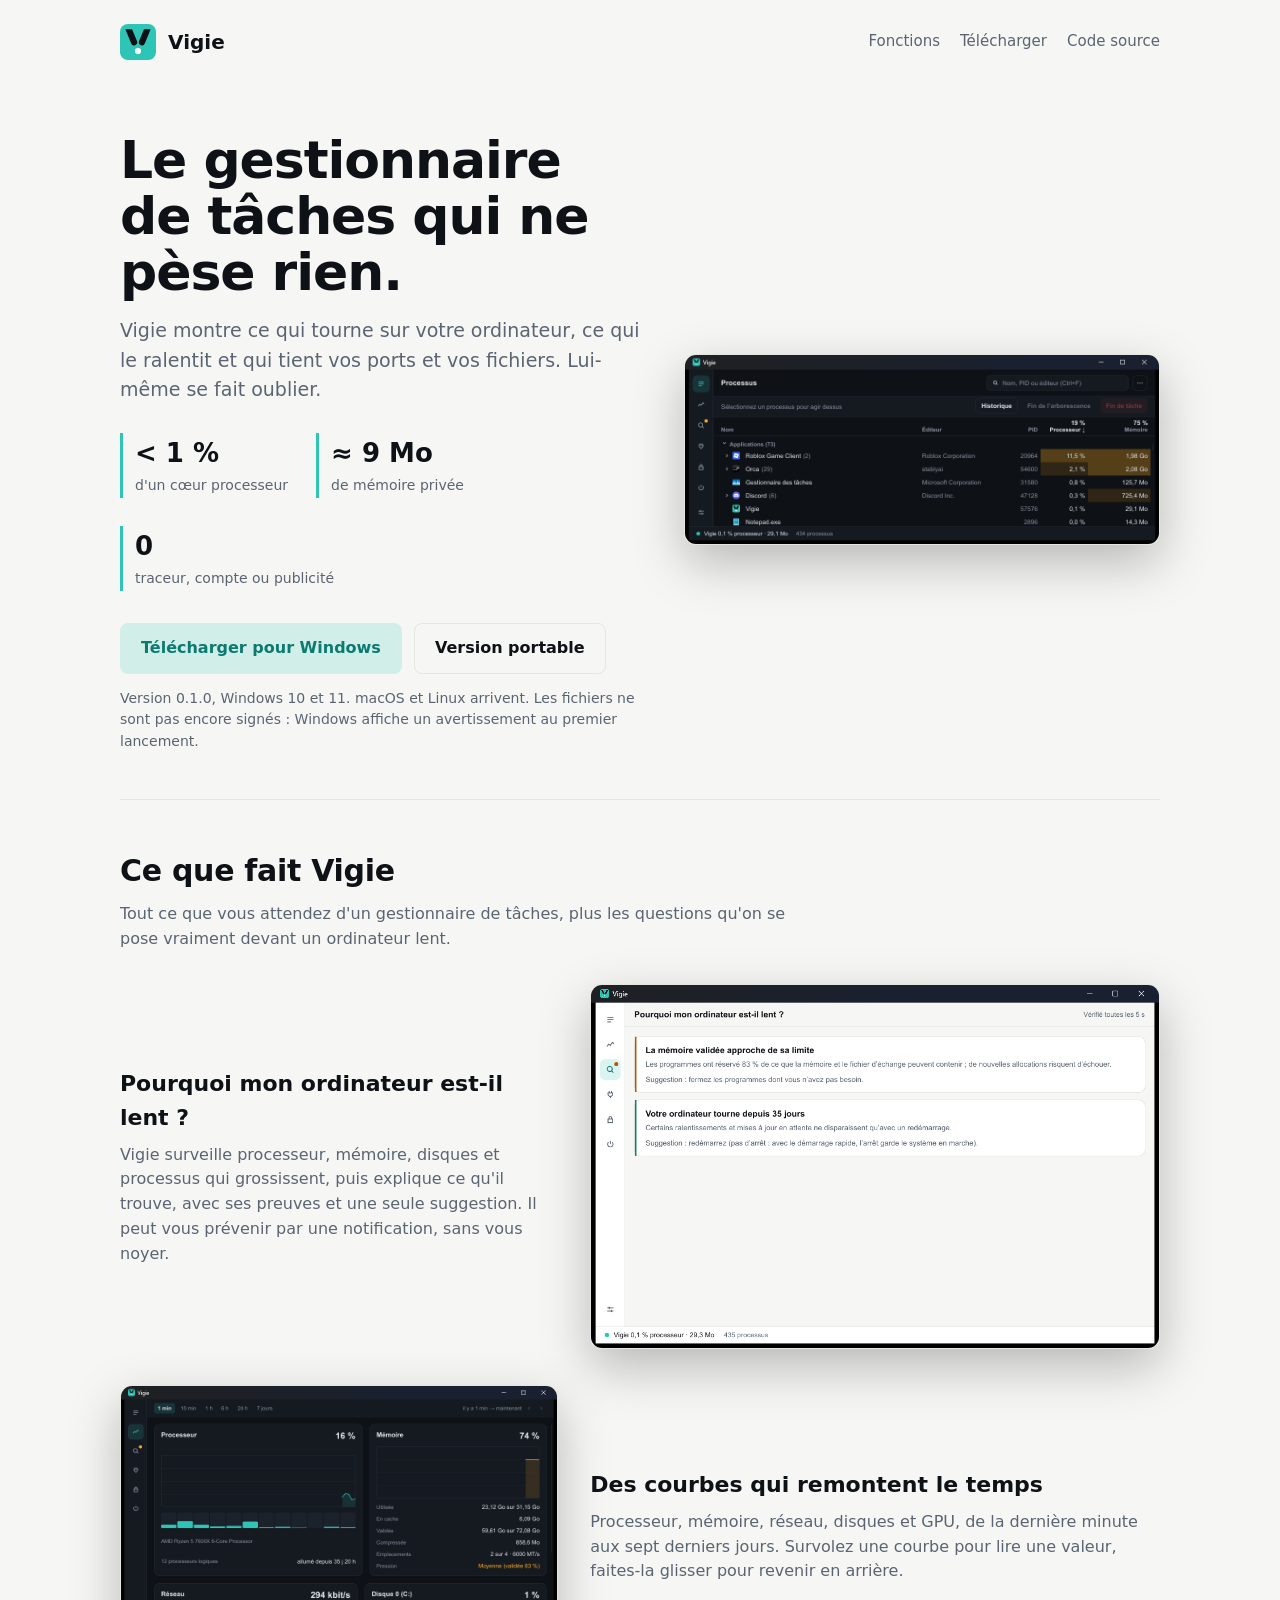
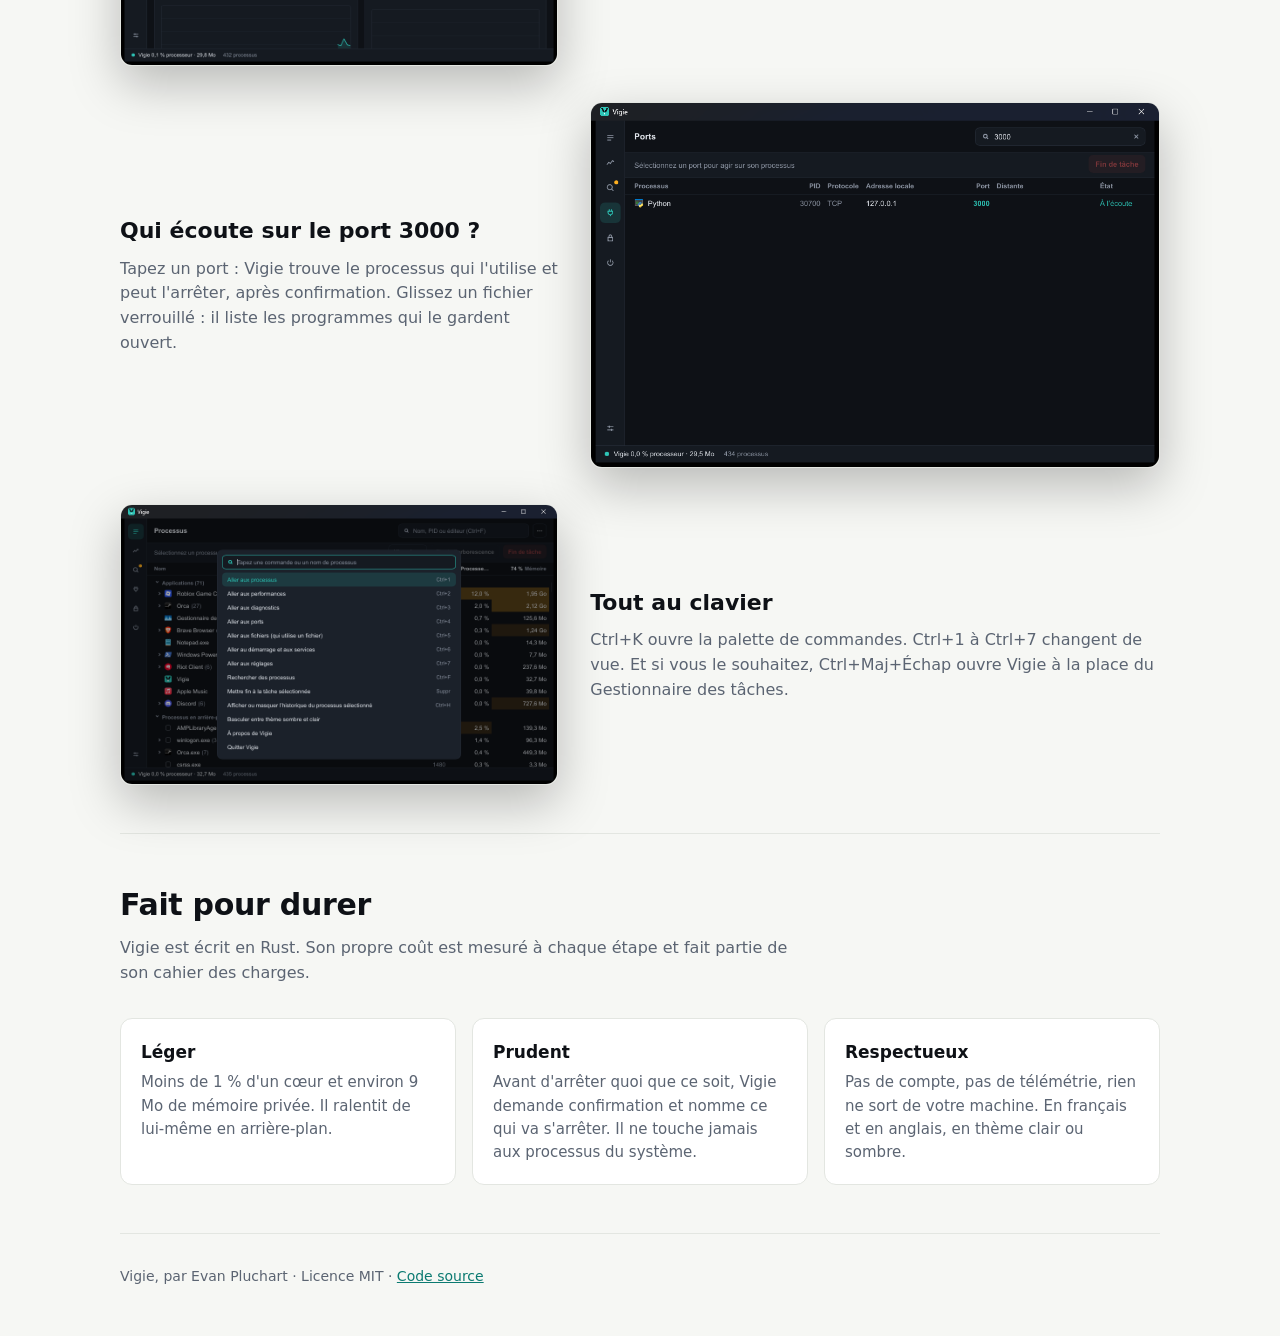
==== site/index.html @ 33a932d3 "feat: release workflow (Windows installer, macOS dmg, Linux AppImage), Linux desktop entry and AppSt" ====
<!doctype html>
<html lang="fr">
<head>
  <meta charset="utf-8">
  <meta name="viewport" content="width=device-width, initial-scale=1">
  <title>Vigie — le gestionnaire de tâches qui ne pèse rien</title>
  <meta name="description" content="Vigie montre ce qui tourne sur votre ordinateur et ce qui le ralentit, en consommant moins de 1 % d'un cœur et une dizaine de mégaoctets. Pour Windows, avec macOS et Linux en route.">
  <link rel="icon" href="img/favicon.png">
  <!-- Static page: no tracking, no external script or font (decision 0009). -->
  <style>
    :root {
      --background: #F6F7F4; --surface: #FFFFFF; --border: #E3E6E1; --text: #0E1116;
      --muted: #5B6472; --accent: #0B7A71; --tint: rgba(46, 196, 182, 0.18); --lagoon: #2EC4B6;
    }
    @media (prefers-color-scheme: dark) {
      :root {
        --background: #0E1116; --surface: #151A21; --border: #252C37; --text: #E6EAF0;
        --muted: #8B93A1; --accent: #2EC4B6; --tint: rgba(46, 196, 182, 0.16);
      }
    }
    * { box-sizing: border-box; }
    body {
      margin: 0; background: var(--background); color: var(--text);
      font: 16px/1.55 "Segoe UI", system-ui, -apple-system, "Helvetica Neue", Arial, sans-serif;
    }
    a { color: var(--accent); }
    .wrap { max-width: 1080px; margin: 0 auto; padding: 0 20px; }
    header { padding: 24px 0; display: flex; align-items: center; gap: 12px; }
    header img { width: 36px; height: 36px; }
    header .name { font-weight: 700; font-size: 20px; }
    header nav { margin-left: auto; display: flex; gap: 20px; font-size: 15px; }
    header nav a { color: var(--muted); text-decoration: none; }
    .hero { padding: 48px 0 32px; display: grid; gap: 40px; grid-template-columns: 1.1fr 1fr; align-items: center; }
    h1 { font-size: clamp(34px, 5vw, 52px); line-height: 1.08; margin: 0 0 16px; letter-spacing: -0.02em; }
    .lead { font-size: 19px; color: var(--muted); margin: 0 0 28px; max-width: 34em; }
    .figures { display: flex; gap: 28px; margin: 0 0 32px; flex-wrap: wrap; }
    .figures div { border-left: 3px solid var(--lagoon); padding-left: 12px; }
    .figures strong { display: block; font-size: 26px; }
    .figures span { color: var(--muted); font-size: 14px; }
    .buttons { display: flex; gap: 12px; flex-wrap: wrap; }
    .button {
      display: inline-block; padding: 12px 20px; border-radius: 8px; font-weight: 600;
      text-decoration: none; border: 1px solid var(--border); color: var(--text); background: transparent;
    }
    .button.primary { background: var(--tint); color: var(--accent); border-color: transparent; }
    .note { color: var(--muted); font-size: 14px; margin-top: 14px; }
    .shot { width: 100%; border-radius: 12px; border: 1px solid var(--border); box-shadow: 0 18px 50px rgba(0, 0, 0, 0.25); display: block; }
    section { padding: 48px 0; border-top: 1px solid var(--border); }
    h2 { font-size: 30px; margin: 0 0 8px; letter-spacing: -0.01em; }
    .sub { color: var(--muted); margin: 0 0 32px; max-width: 42em; }
    .features { display: grid; gap: 36px; }
    .hero > *, .feature > *, .cards > * { min-width: 0; }
    .feature { display: grid; gap: 32px; grid-template-columns: 1fr 1.3fr; align-items: center; }
    .feature:nth-child(even) .text { order: 2; }
    .feature h3 { font-size: 22px; margin: 0 0 8px; }
    .feature p { margin: 0; color: var(--muted); }
    .cards { display: grid; grid-template-columns: repeat(3, 1fr); gap: 16px; }
    .card { background: var(--surface); border: 1px solid var(--border); border-radius: 12px; padding: 20px; }
    .card h3 { margin: 0 0 6px; font-size: 17px; }
    .card p { margin: 0; color: var(--muted); font-size: 15px; }
    footer { padding: 32px 0 48px; color: var(--muted); font-size: 14px; border-top: 1px solid var(--border); }
    @media (max-width: 820px) {
      .hero, .feature, .cards { grid-template-columns: 1fr; }
      .feature:nth-child(even) .text { order: 0; }
      header nav { display: none; }
    }
  </style>
</head>
<body>
  <div class="wrap">
    <header>
      <img src="img/vigie.svg" alt="">
      <span class="name">Vigie</span>
      <nav>
        <a href="#fonctions">Fonctions</a>
        <a href="#telecharger">Télécharger</a>
        <a href="https://github.com/EvanPluchart/vigie">Code source</a>
      </nav>
    </header>

    <div class="hero">
      <div>
        <h1>Le gestionnaire de tâches qui ne pèse rien.</h1>
        <p class="lead">Vigie montre ce qui tourne sur votre ordinateur, ce qui le ralentit et qui tient vos ports et vos fichiers. Lui-même se fait oublier.</p>
        <div class="figures">
          <div><strong>&lt; 1 %</strong><span>d'un cœur processeur</span></div>
          <div><strong>≈ 9 Mo</strong><span>de mémoire privée</span></div>
          <div><strong>0</strong><span>traceur, compte ou publicité</span></div>
        </div>
        <div class="buttons" id="telecharger">
          <a class="button primary" href="telechargements/Vigie-0.1.0-setup.exe">Télécharger pour Windows</a>
          <a class="button" href="telechargements/Vigie-0.1.0-portable.zip">Version portable</a>
        </div>
        <p class="note">Version 0.1.0, Windows 10 et 11. macOS et Linux arrivent. Les fichiers ne sont pas encore signés : Windows affiche un avertissement au premier lancement.</p>
      </div>
      <img class="shot" src="img/processus.png" alt="La vue Processus de Vigie : applications regroupées, processeur et mémoire de la machine en tête de colonne.">
    </div>

    <section id="fonctions">
      <h2>Ce que fait Vigie</h2>
      <p class="sub">Tout ce que vous attendez d'un gestionnaire de tâches, plus les questions qu'on se pose vraiment devant un ordinateur lent.</p>
      <div class="features">
        <div class="feature">
          <div class="text">
            <h3>Pourquoi mon ordinateur est-il lent ?</h3>
            <p>Vigie surveille processeur, mémoire, disques et processus qui grossissent, puis explique ce qu'il trouve, avec ses preuves et une seule suggestion. Il peut vous prévenir par une notification, sans vous noyer.</p>
          </div>
          <img class="shot" src="img/diagnostics.png" alt="La vue Diagnostics : un constat sur la mémoire validée, avec son explication et une suggestion." loading="lazy">
        </div>
        <div class="feature">
          <div class="text">
            <h3>Des courbes qui remontent le temps</h3>
            <p>Processeur, mémoire, réseau, disques et GPU, de la dernière minute aux sept derniers jours. Survolez une courbe pour lire une valeur, faites-la glisser pour revenir en arrière.</p>
          </div>
          <img class="shot" src="img/performances.png" alt="La vue Performances : cartes processeur, mémoire, réseau et disque avec leurs courbes." loading="lazy">
        </div>
        <div class="feature">
          <div class="text">
            <h3>Qui écoute sur le port 3000 ?</h3>
            <p>Tapez un port : Vigie trouve le processus qui l'utilise et peut l'arrêter, après confirmation. Glissez un fichier verrouillé : il liste les programmes qui le gardent ouvert.</p>
          </div>
          <img class="shot" src="img/ports.png" alt="La vue Ports : le processus qui écoute sur le port 3000." loading="lazy">
        </div>
        <div class="feature">
          <div class="text">
            <h3>Tout au clavier</h3>
            <p>Ctrl+K ouvre la palette de commandes. Ctrl+1 à Ctrl+7 changent de vue. Et si vous le souhaitez, Ctrl+Maj+Échap ouvre Vigie à la place du Gestionnaire des tâches.</p>
          </div>
          <img class="shot" src="img/palette.png" alt="La palette de commandes ouverte au-dessus de la liste des processus." loading="lazy">
        </div>
      </div>
    </section>

    <section>
      <h2>Fait pour durer</h2>
      <p class="sub">Vigie est écrit en Rust. Son propre coût est mesuré à chaque étape et fait partie de son cahier des charges.</p>
      <div class="cards">
        <div class="card"><h3>Léger</h3><p>Moins de 1 % d'un cœur et environ 9 Mo de mémoire privée. Il ralentit de lui-même en arrière-plan.</p></div>
        <div class="card"><h3>Prudent</h3><p>Avant d'arrêter quoi que ce soit, Vigie demande confirmation et nomme ce qui va s'arrêter. Il ne touche jamais aux processus du système.</p></div>
        <div class="card"><h3>Respectueux</h3><p>Pas de compte, pas de télémétrie, rien ne sort de votre machine. En français et en anglais, en thème clair ou sombre.</p></div>
      </div>
    </section>

    <footer>
      Vigie, par Evan Pluchart · Licence MIT · <a href="https://github.com/EvanPluchart/vigie">Code source</a>
    </footer>
  </div>
</body>
</html>
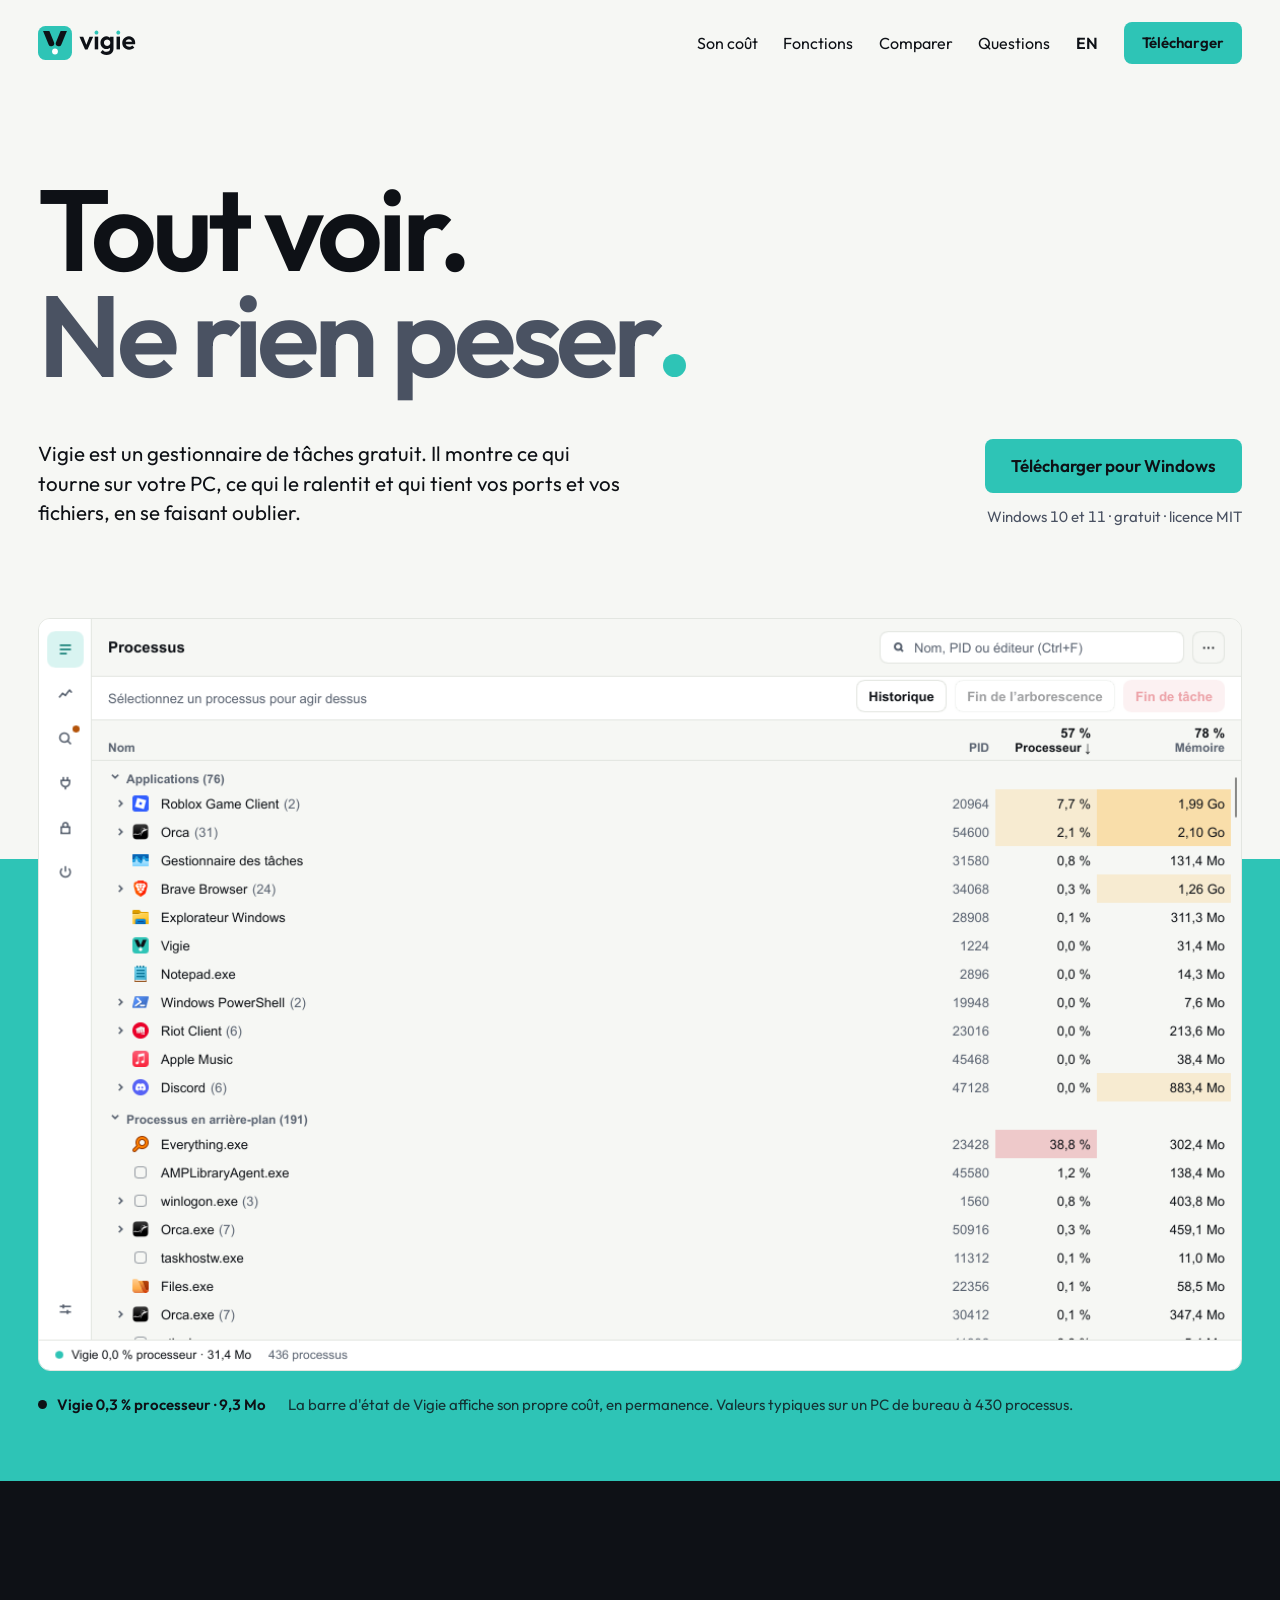
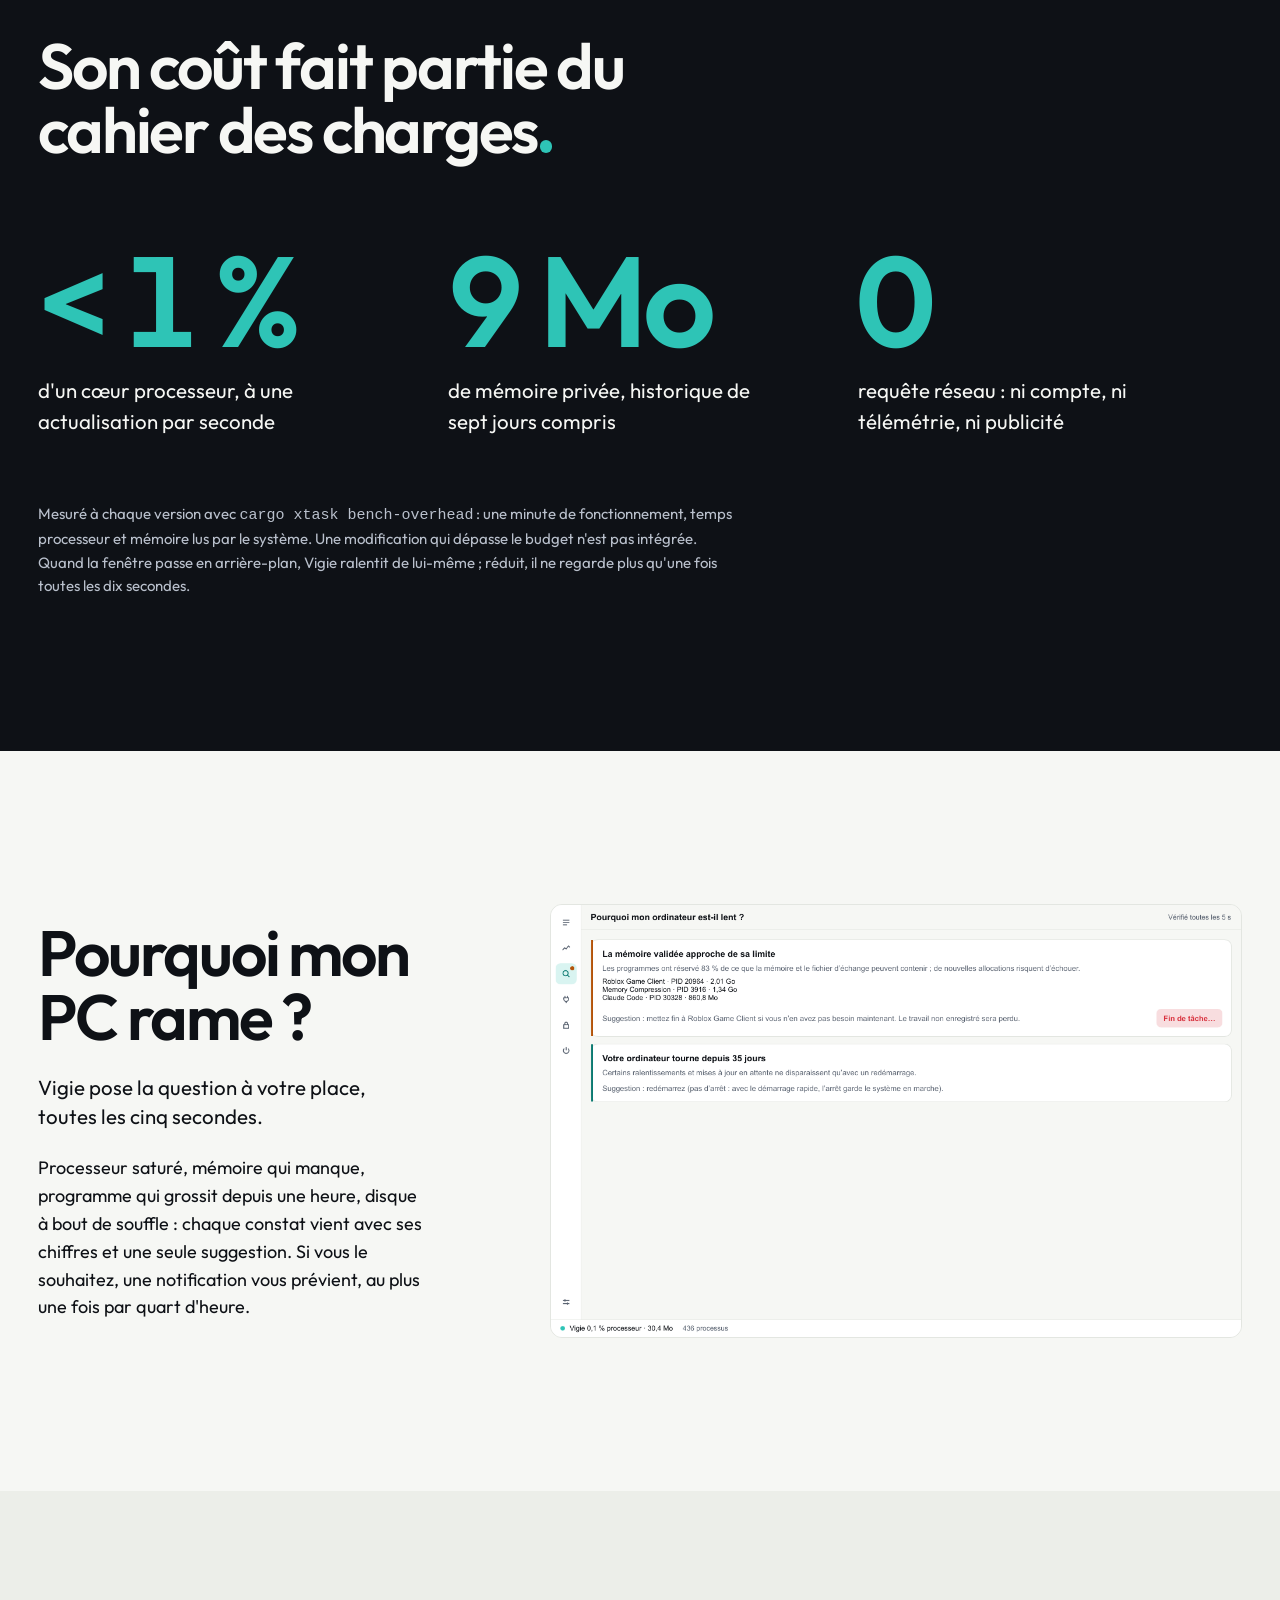
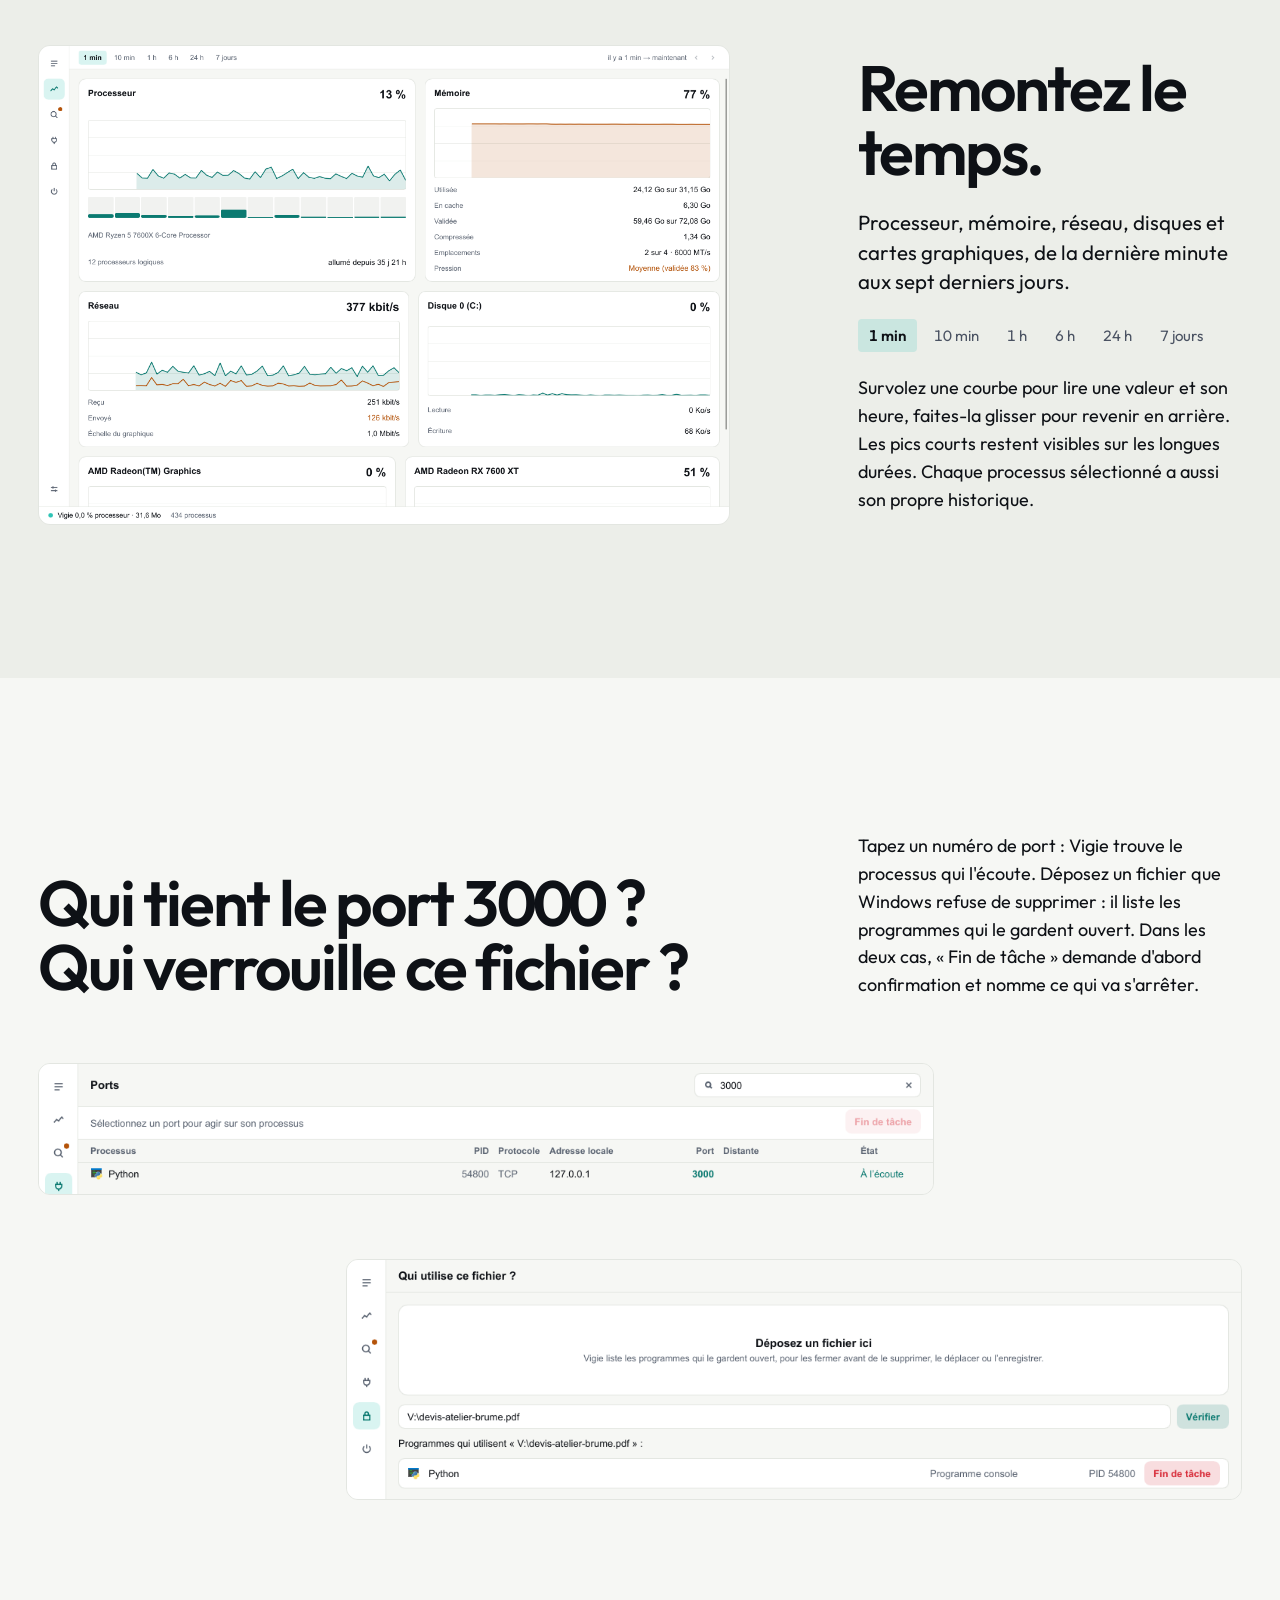
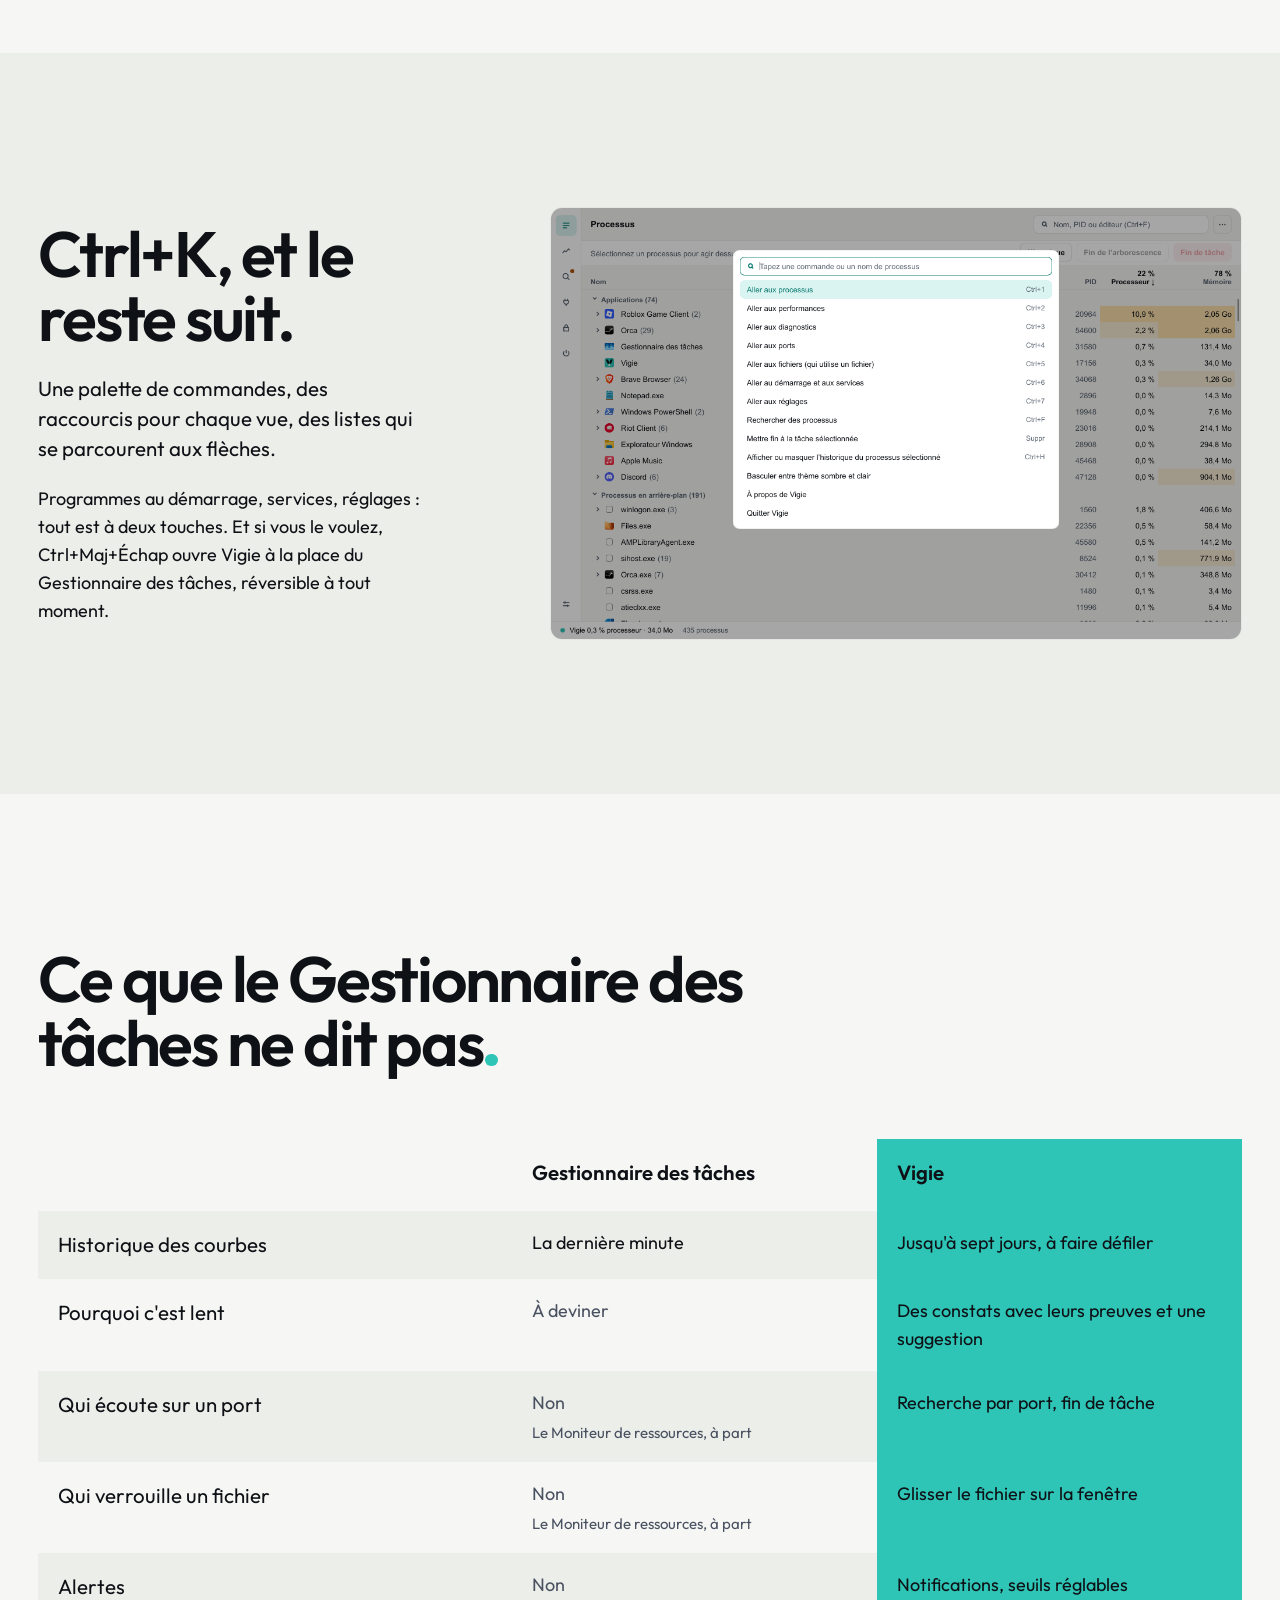
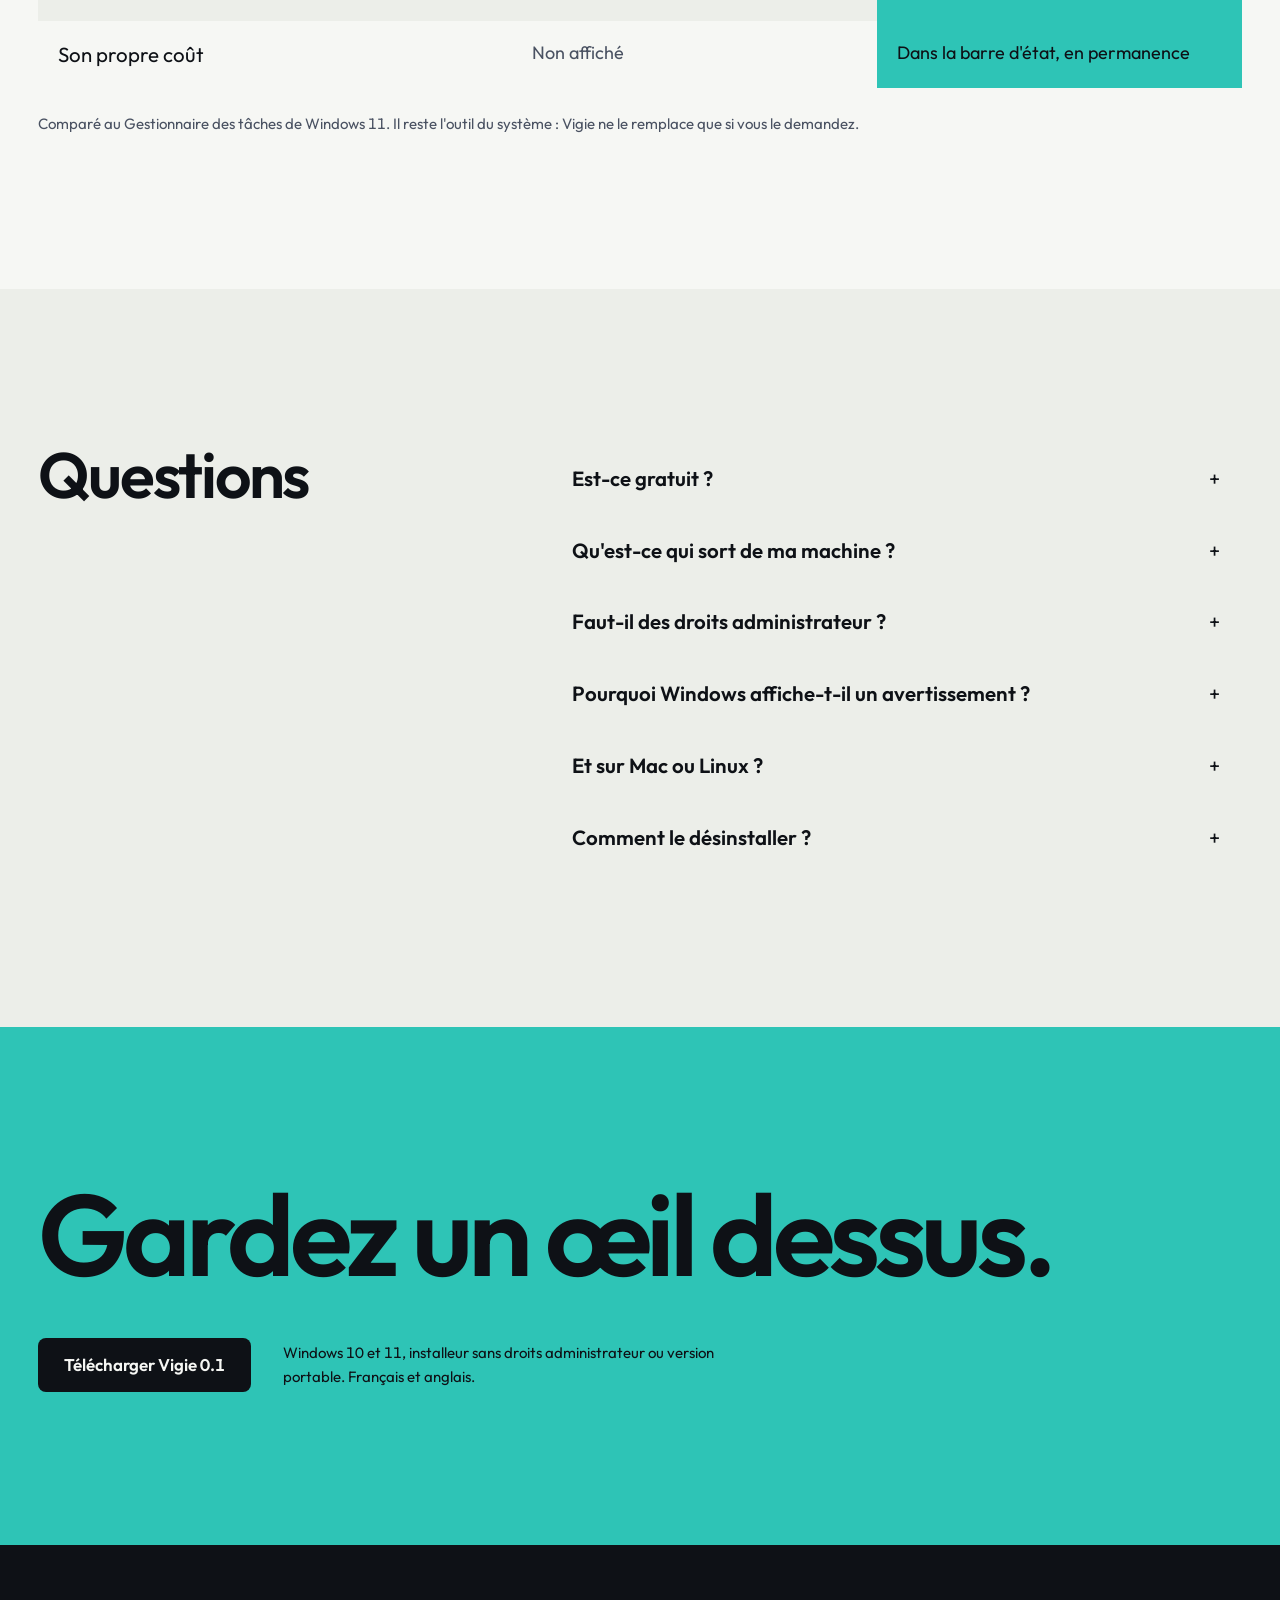
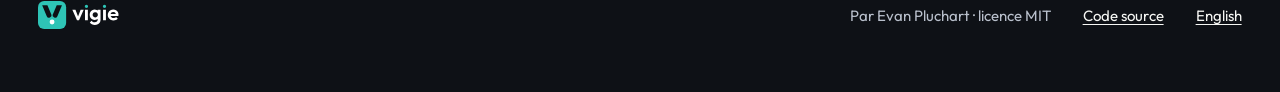
==== commit bffcd3ec: "feat(site): GitHub Pages landing page in French and English, in Vigie's art direction (site/DESIGN.m" ====
--- a/site/index.html
+++ b/site/index.html
@@ -1,149 +1,236 @@
 <!doctype html>
 <html lang="fr">
 <head>
-  <meta charset="utf-8">
-  <meta name="viewport" content="width=device-width, initial-scale=1">
-  <title>Vigie — le gestionnaire de tâches qui ne pèse rien</title>
-  <meta name="description" content="Vigie montre ce qui tourne sur votre ordinateur et ce qui le ralentit, en consommant moins de 1 % d'un cœur et une dizaine de mégaoctets. Pour Windows, avec macOS et Linux en route.">
-  <link rel="icon" href="img/favicon.png">
-  <!-- Static page: no tracking, no external script or font (decision 0009). -->
-  <style>
-    :root {
-      --background: #F6F7F4; --surface: #FFFFFF; --border: #E3E6E1; --text: #0E1116;
-      --muted: #5B6472; --accent: #0B7A71; --tint: rgba(46, 196, 182, 0.18); --lagoon: #2EC4B6;
-    }
-    @media (prefers-color-scheme: dark) {
-      :root {
-        --background: #0E1116; --surface: #151A21; --border: #252C37; --text: #E6EAF0;
-        --muted: #8B93A1; --accent: #2EC4B6; --tint: rgba(46, 196, 182, 0.16);
-      }
-    }
-    * { box-sizing: border-box; }
-    body {
-      margin: 0; background: var(--background); color: var(--text);
-      font: 16px/1.55 "Segoe UI", system-ui, -apple-system, "Helvetica Neue", Arial, sans-serif;
-    }
-    a { color: var(--accent); }
-    .wrap { max-width: 1080px; margin: 0 auto; padding: 0 20px; }
-    header { padding: 24px 0; display: flex; align-items: center; gap: 12px; }
-    header img { width: 36px; height: 36px; }
-    header .name { font-weight: 700; font-size: 20px; }
-    header nav { margin-left: auto; display: flex; gap: 20px; font-size: 15px; }
-    header nav a { color: var(--muted); text-decoration: none; }
-    .hero { padding: 48px 0 32px; display: grid; gap: 40px; grid-template-columns: 1.1fr 1fr; align-items: center; }
-    h1 { font-size: clamp(34px, 5vw, 52px); line-height: 1.08; margin: 0 0 16px; letter-spacing: -0.02em; }
-    .lead { font-size: 19px; color: var(--muted); margin: 0 0 28px; max-width: 34em; }
-    .figures { display: flex; gap: 28px; margin: 0 0 32px; flex-wrap: wrap; }
-    .figures div { border-left: 3px solid var(--lagoon); padding-left: 12px; }
-    .figures strong { display: block; font-size: 26px; }
-    .figures span { color: var(--muted); font-size: 14px; }
-    .buttons { display: flex; gap: 12px; flex-wrap: wrap; }
-    .button {
-      display: inline-block; padding: 12px 20px; border-radius: 8px; font-weight: 600;
-      text-decoration: none; border: 1px solid var(--border); color: var(--text); background: transparent;
-    }
-    .button.primary { background: var(--tint); color: var(--accent); border-color: transparent; }
-    .note { color: var(--muted); font-size: 14px; margin-top: 14px; }
-    .shot { width: 100%; border-radius: 12px; border: 1px solid var(--border); box-shadow: 0 18px 50px rgba(0, 0, 0, 0.25); display: block; }
-    section { padding: 48px 0; border-top: 1px solid var(--border); }
-    h2 { font-size: 30px; margin: 0 0 8px; letter-spacing: -0.01em; }
-    .sub { color: var(--muted); margin: 0 0 32px; max-width: 42em; }
-    .features { display: grid; gap: 36px; }
-    .hero > *, .feature > *, .cards > * { min-width: 0; }
-    .feature { display: grid; gap: 32px; grid-template-columns: 1fr 1.3fr; align-items: center; }
-    .feature:nth-child(even) .text { order: 2; }
-    .feature h3 { font-size: 22px; margin: 0 0 8px; }
-    .feature p { margin: 0; color: var(--muted); }
-    .cards { display: grid; grid-template-columns: repeat(3, 1fr); gap: 16px; }
-    .card { background: var(--surface); border: 1px solid var(--border); border-radius: 12px; padding: 20px; }
-    .card h3 { margin: 0 0 6px; font-size: 17px; }
-    .card p { margin: 0; color: var(--muted); font-size: 15px; }
-    footer { padding: 32px 0 48px; color: var(--muted); font-size: 14px; border-top: 1px solid var(--border); }
-    @media (max-width: 820px) {
-      .hero, .feature, .cards { grid-template-columns: 1fr; }
-      .feature:nth-child(even) .text { order: 0; }
-      header nav { display: none; }
-    }
-  </style>
+<meta charset="utf-8">
+<meta name="viewport" content="width=device-width, initial-scale=1, viewport-fit=cover">
+<title>Vigie — le gestionnaire de tâches qui ne pèse rien</title>
+<meta name="description" content="Vigie montre ce qui tourne sur votre PC, ce qui le ralentit et qui tient vos ports et vos fichiers, pour moins de 1 % d'un cœur et une dizaine de mégaoctets. Gratuit, sans compte, sans télémétrie.">
+<meta name="author" content="Evan Pluchart">
+<meta name="color-scheme" content="light">
+<meta name="theme-color" content="#F6F7F4">
+<link rel="canonical" href="https://evanpluchart.github.io/vigie/">
+<link rel="alternate" hreflang="fr" href="https://evanpluchart.github.io/vigie/">
+<link rel="alternate" hreflang="en" href="https://evanpluchart.github.io/vigie/en/">
+<link rel="alternate" hreflang="x-default" href="https://evanpluchart.github.io/vigie/en/">
+<meta property="og:type" content="website">
+<meta property="og:locale" content="fr_FR">
+<meta property="og:title" content="Vigie — tout voir, ne rien peser">
+<meta property="og:description" content="Le gestionnaire de tâches qui montre ce qui ralentit votre PC, pour moins de 1 % d'un cœur.">
+<meta property="og:url" content="https://evanpluchart.github.io/vigie/">
+<meta property="og:image" content="https://evanpluchart.github.io/vigie/assets/og.png">
+<meta property="og:image:width" content="1200">
+<meta property="og:image:height" content="630">
+<meta name="twitter:card" content="summary_large_image">
+<link rel="icon" href="favicon.png" type="image/png">
+<link rel="icon" href="icon.svg" type="image/svg+xml">
+<link rel="apple-touch-icon" href="apple-touch-icon.png">
+<link rel="preload" href="assets/fonts/outfit.woff2" as="font" type="font/woff2" crossorigin>
+<link rel="stylesheet" href="assets/style.css">
+<script>document.documentElement.classList.add("js")</script>
 </head>
 <body>
-  <div class="wrap">
-    <header>
-      <img src="img/vigie.svg" alt="">
-      <span class="name">Vigie</span>
-      <nav>
-        <a href="#fonctions">Fonctions</a>
-        <a href="#telecharger">Télécharger</a>
-        <a href="https://github.com/EvanPluchart/vigie">Code source</a>
-      </nav>
-    </header>
-
-    <div class="hero">
-      <div>
-        <h1>Le gestionnaire de tâches qui ne pèse rien.</h1>
-        <p class="lead">Vigie montre ce qui tourne sur votre ordinateur, ce qui le ralentit et qui tient vos ports et vos fichiers. Lui-même se fait oublier.</p>
-        <div class="figures">
-          <div><strong>&lt; 1 %</strong><span>d'un cœur processeur</span></div>
-          <div><strong>≈ 9 Mo</strong><span>de mémoire privée</span></div>
-          <div><strong>0</strong><span>traceur, compte ou publicité</span></div>
+<a class="skip" href="#contenu">Aller au contenu</a>
+
+<header>
+<div class="nav frame">
+  <a class="nav-logo" href="./" aria-label="Vigie, accueil"><img src="logo.svg" alt="Vigie" width="100" height="34"></a>
+  <nav aria-label="Sections">
+    <a href="#cout">Son coût</a>
+    <a href="#fonctions">Fonctions</a>
+    <a href="#comparer">Comparer</a>
+    <a href="#questions">Questions</a>
+  </nav>
+  <a class="nav-lang" href="en/" hreflang="en" lang="en" aria-label="English version">EN</a>
+  <a class="button button-small" href="#telecharger">Télécharger</a>
+</div>
+</header>
+
+<main id="contenu">
+
+  <section class="hero" aria-labelledby="titre" style="padding-bottom:0">
+    <div class="frame">
+      <h1 id="titre" class="rise">Tout voir.<br><span class="quiet">Ne rien peser</span><span class="eye" aria-hidden="true"></span></h1>
+      <div class="hero-foot">
+        <p class="hero-lead rise">Vigie est un gestionnaire de tâches gratuit. Il montre ce qui tourne sur votre PC, ce qui le ralentit et qui tient vos ports et vos fichiers, en se faisant oublier.</p>
+        <div class="hero-action rise">
+          <a class="button" href="https://github.com/EvanPluchart/vigie/releases/latest">Télécharger pour Windows</a>
+          <p class="note">Windows 10 et 11 · gratuit · licence MIT</p>
         </div>
-        <div class="buttons" id="telecharger">
-          <a class="button primary" href="telechargements/Vigie-0.1.0-setup.exe">Télécharger pour Windows</a>
-          <a class="button" href="telechargements/Vigie-0.1.0-portable.zip">Version portable</a>
+      </div>
+    </div>
+    <div class="hero-stage">
+      <div class="frame">
+        <figure class="hero-window">
+          <img src="assets/processes.png" alt="Vigie, vue Processus : les applications regroupées avec leurs icônes, le processeur et la mémoire de la machine en tête de colonne, une barre de commandes." width="1184" height="741">
+        </figure>
+        <p class="status" aria-label="La barre d'état de Vigie">
+          <span class="status-self"><span class="dot" aria-hidden="true"></span><span>Vigie <span data-cpu>0,3</span>&nbsp;% processeur · <span data-mem>9,2</span>&nbsp;Mo</span></span>
+          <span class="status-note">La barre d'état de Vigie affiche son propre coût, en permanence. Valeurs typiques sur un PC de bureau à 430&nbsp;processus.</span>
+        </p>
+      </div>
+    </div>
+  </section>
+
+  <section id="cout" class="field-ink" aria-labelledby="cout-titre">
+    <div class="frame">
+      <h2 id="cout-titre" class="head cost-head rise">Son coût fait partie du cahier des charges<span class="eye" aria-hidden="true"></span></h2>
+      <div class="figures">
+        <div class="figure rise"><strong>&lt;&nbsp;1&nbsp;%</strong><span>d'un cœur processeur, à une actualisation par seconde</span></div>
+        <div class="figure rise"><strong>9&nbsp;Mo</strong><span>de mémoire privée, historique de sept jours compris</span></div>
+        <div class="figure rise"><strong>0</strong><span>requête réseau&nbsp;: ni compte, ni télémétrie, ni publicité</span></div>
+      </div>
+      <p class="cost-note rise">Mesuré à chaque version avec <code>cargo xtask bench-overhead</code>&nbsp;: une minute de fonctionnement, temps processeur et mémoire lus par le système. Une modification qui dépasse le budget n'est pas intégrée. Quand la fenêtre passe en arrière-plan, Vigie ralentit de lui-même&nbsp;; réduit, il ne regarde plus qu'une fois toutes les dix secondes.</p>
+    </div>
+  </section>
+
+  <section id="fonctions" aria-labelledby="lent-titre">
+    <div class="frame row">
+      <div class="text rise">
+        <h2 id="lent-titre" class="head">Pourquoi mon PC rame&nbsp;?</h2>
+        <p class="lead">Vigie pose la question à votre place, toutes les cinq secondes.</p>
+        <p style="margin-top:22px">Processeur saturé, mémoire qui manque, programme qui grossit depuis une heure, disque à bout de souffle&nbsp;: chaque constat vient avec ses chiffres et une seule suggestion. Si vous le souhaitez, une notification vous prévient, au plus une fois par quart d'heure.</p>
+      </div>
+      <figure class="shot rise">
+        <img src="assets/diagnostics.png" alt="La vue Diagnostics : deux constats, la mémoire validée qui approche de sa limite et un ordinateur allumé depuis 35 jours, chacun avec son explication et une suggestion." width="1184" height="741" loading="lazy">
+      </figure>
+    </div>
+  </section>
+
+  <section class="field-surface" aria-labelledby="temps-titre">
+    <div class="frame row flip">
+      <div class="text rise">
+        <h2 id="temps-titre" class="head">Remontez le temps.</h2>
+        <p class="lead">Processeur, mémoire, réseau, disques et cartes graphiques, de la dernière minute aux sept derniers jours.</p>
+        <div class="chips" aria-hidden="true"><span class="on">1 min</span><span>10 min</span><span>1 h</span><span>6 h</span><span>24 h</span><span>7 jours</span></div>
+        <p style="margin-top:22px">Survolez une courbe pour lire une valeur et son heure, faites-la glisser pour revenir en arrière. Les pics courts restent visibles sur les longues durées. Chaque processus sélectionné a aussi son propre historique.</p>
+      </div>
+      <figure class="shot rise">
+        <img src="assets/performance.png" alt="La vue Performances : cartes processeur avec ses cœurs, mémoire, réseau, disque et cartes graphiques, chacune avec sa courbe sur la dernière minute." width="1184" height="821" loading="lazy">
+      </figure>
+    </div>
+  </section>
+
+  <section aria-labelledby="dev-titre">
+    <div class="frame">
+      <div class="pair-head">
+        <h2 id="dev-titre" class="head rise">Qui tient le port&nbsp;3000&nbsp;? Qui verrouille ce fichier&nbsp;?</h2>
+        <div class="text rise">
+          <p>Tapez un numéro de port&nbsp;: Vigie trouve le processus qui l'écoute. Déposez un fichier que Windows refuse de supprimer&nbsp;: il liste les programmes qui le gardent ouvert. Dans les deux cas, «&nbsp;Fin de tâche&nbsp;» demande d'abord confirmation et nomme ce qui va s'arrêter.</p>
         </div>
-        <p class="note">Version 0.1.0, Windows 10 et 11. macOS et Linux arrivent. Les fichiers ne sont pas encore signés : Windows affiche un avertissement au premier lancement.</p>
-      </div>
-      <img class="shot" src="img/processus.png" alt="La vue Processus de Vigie : applications regroupées, processeur et mémoire de la machine en tête de colonne.">
-    </div>
-
-    <section id="fonctions">
-      <h2>Ce que fait Vigie</h2>
-      <p class="sub">Tout ce que vous attendez d'un gestionnaire de tâches, plus les questions qu'on se pose vraiment devant un ordinateur lent.</p>
-      <div class="features">
-        <div class="feature">
-          <div class="text">
-            <h3>Pourquoi mon ordinateur est-il lent ?</h3>
-            <p>Vigie surveille processeur, mémoire, disques et processus qui grossissent, puis explique ce qu'il trouve, avec ses preuves et une seule suggestion. Il peut vous prévenir par une notification, sans vous noyer.</p>
-          </div>
-          <img class="shot" src="img/diagnostics.png" alt="La vue Diagnostics : un constat sur la mémoire validée, avec son explication et une suggestion." loading="lazy">
-        </div>
-        <div class="feature">
-          <div class="text">
-            <h3>Des courbes qui remontent le temps</h3>
-            <p>Processeur, mémoire, réseau, disques et GPU, de la dernière minute aux sept derniers jours. Survolez une courbe pour lire une valeur, faites-la glisser pour revenir en arrière.</p>
-          </div>
-          <img class="shot" src="img/performances.png" alt="La vue Performances : cartes processeur, mémoire, réseau et disque avec leurs courbes." loading="lazy">
-        </div>
-        <div class="feature">
-          <div class="text">
-            <h3>Qui écoute sur le port 3000 ?</h3>
-            <p>Tapez un port : Vigie trouve le processus qui l'utilise et peut l'arrêter, après confirmation. Glissez un fichier verrouillé : il liste les programmes qui le gardent ouvert.</p>
-          </div>
-          <img class="shot" src="img/ports.png" alt="La vue Ports : le processus qui écoute sur le port 3000." loading="lazy">
-        </div>
-        <div class="feature">
-          <div class="text">
-            <h3>Tout au clavier</h3>
-            <p>Ctrl+K ouvre la palette de commandes. Ctrl+1 à Ctrl+7 changent de vue. Et si vous le souhaitez, Ctrl+Maj+Échap ouvre Vigie à la place du Gestionnaire des tâches.</p>
-          </div>
-          <img class="shot" src="img/palette.png" alt="La palette de commandes ouverte au-dessus de la liste des processus." loading="lazy">
-        </div>
-      </div>
-    </section>
-
-    <section>
-      <h2>Fait pour durer</h2>
-      <p class="sub">Vigie est écrit en Rust. Son propre coût est mesuré à chaque étape et fait partie de son cahier des charges.</p>
-      <div class="cards">
-        <div class="card"><h3>Léger</h3><p>Moins de 1 % d'un cœur et environ 9 Mo de mémoire privée. Il ralentit de lui-même en arrière-plan.</p></div>
-        <div class="card"><h3>Prudent</h3><p>Avant d'arrêter quoi que ce soit, Vigie demande confirmation et nomme ce qui va s'arrêter. Il ne touche jamais aux processus du système.</p></div>
-        <div class="card"><h3>Respectueux</h3><p>Pas de compte, pas de télémétrie, rien ne sort de votre machine. En français et en anglais, en thème clair ou sombre.</p></div>
-      </div>
-    </section>
-
-    <footer>
-      Vigie, par Evan Pluchart · Licence MIT · <a href="https://github.com/EvanPluchart/vigie">Code source</a>
-    </footer>
+      </div>
+      <div class="pair">
+        <figure class="shot rise">
+          <img src="assets/ports.png" alt="La vue Ports, filtrée sur 3000 : un processus Python écoute sur 127.0.0.1, port 3000." width="1184" height="172" loading="lazy">
+        </figure>
+        <figure class="shot rise">
+          <img src="assets/files.png" alt="La vue Fichiers : le fichier devis-atelier-brume.pdf est tenu par un programme console, avec un bouton Fin de tâche." width="1184" height="316" loading="lazy">
+        </figure>
+      </div>
+    </div>
+  </section>
+
+  <section class="field-surface" aria-labelledby="clavier-titre">
+    <div class="frame row">
+      <div class="text rise">
+        <h2 id="clavier-titre" class="head">Ctrl+K, et le reste suit.</h2>
+        <p class="lead">Une palette de commandes, des raccourcis pour chaque vue, des listes qui se parcourent aux flèches.</p>
+        <p style="margin-top:22px">Programmes au démarrage, services, réglages&nbsp;: tout est à deux touches. Et si vous le voulez, Ctrl+Maj+Échap ouvre Vigie à la place du Gestionnaire des tâches, réversible à tout moment.</p>
+      </div>
+      <figure class="shot rise">
+        <img src="assets/palette.png" alt="La palette de commandes ouverte au-dessus de la liste des processus : aller aux vues, rechercher, mettre fin à une tâche, changer de thème." width="1184" height="741" loading="lazy">
+      </figure>
+    </div>
+  </section>
+
+  <section id="comparer" aria-labelledby="comparer-titre">
+    <div class="frame">
+      <h2 id="comparer-titre" class="head compare-head rise">Ce que le Gestionnaire des tâches ne dit pas<span class="eye" aria-hidden="true"></span></h2>
+      <div class="table rise" role="table" aria-label="Comparaison avec le Gestionnaire des tâches de Windows">
+        <div class="th" role="columnheader"></div>
+        <div class="th" role="columnheader">Gestionnaire des tâches</div>
+        <div class="th vigie" role="columnheader">Vigie</div>
+
+        <div class="rh odd" role="rowheader">Historique des courbes</div>
+        <div class="tm odd" data-label="Gestionnaire des tâches" role="cell">La dernière minute</div>
+        <div class="vigie odd" data-label="Vigie" role="cell">Jusqu'à sept jours, à faire défiler</div>
+
+        <div class="rh" role="rowheader">Pourquoi c'est lent</div>
+        <div class="tm muted" data-label="Gestionnaire des tâches" role="cell">À deviner</div>
+        <div class="vigie" data-label="Vigie" role="cell">Des constats avec leurs preuves et une suggestion</div>
+
+        <div class="rh odd" role="rowheader">Qui écoute sur un port</div>
+        <div class="tm odd muted" data-label="Gestionnaire des tâches" role="cell">Non<small>Le Moniteur de ressources, à part</small></div>
+        <div class="vigie odd" data-label="Vigie" role="cell">Recherche par port, fin de tâche</div>
+
+        <div class="rh" role="rowheader">Qui verrouille un fichier</div>
+        <div class="tm muted" data-label="Gestionnaire des tâches" role="cell">Non<small>Le Moniteur de ressources, à part</small></div>
+        <div class="vigie" data-label="Vigie" role="cell">Glisser le fichier sur la fenêtre</div>
+
+        <div class="rh odd" role="rowheader">Alertes</div>
+        <div class="tm odd muted" data-label="Gestionnaire des tâches" role="cell">Non</div>
+        <div class="vigie odd" data-label="Vigie" role="cell">Notifications, seuils réglables</div>
+
+        <div class="rh" role="rowheader">Son propre coût</div>
+        <div class="tm muted" data-label="Gestionnaire des tâches" role="cell">Non affiché</div>
+        <div class="vigie" data-label="Vigie" role="cell">Dans la barre d'état, en permanence</div>
+      </div>
+      <p class="note rise" style="margin-top:24px">Comparé au Gestionnaire des tâches de Windows&nbsp;11. Il reste l'outil du système&nbsp;: Vigie ne le remplace que si vous le demandez.</p>
+    </div>
+  </section>
+
+  <section id="questions" class="field-surface" aria-labelledby="questions-titre">
+    <div class="frame faq">
+      <h2 id="questions-titre" class="head rise">Questions</h2>
+      <div class="faq-list rise">
+        <details>
+          <summary>Est-ce gratuit&nbsp;?</summary>
+          <p>Oui, sans contrepartie. Vigie est un logiciel libre sous licence MIT, écrit en Rust.</p>
+        </details>
+        <details>
+          <summary>Qu'est-ce qui sort de ma machine&nbsp;?</summary>
+          <p>Rien. Vigie ne fait aucune requête réseau&nbsp;: pas de compte, pas de télémétrie, pas de mise à jour silencieuse. Ses réglages restent dans un fichier texte sur votre PC.</p>
+        </details>
+        <details>
+          <summary>Faut-il des droits administrateur&nbsp;?</summary>
+          <p>Non. Vigie s'installe pour votre compte seulement. Seuls arrêter un service système et remplacer le Gestionnaire des tâches demandent une confirmation administrateur, au moment où vous le faites.</p>
+        </details>
+        <details>
+          <summary>Pourquoi Windows affiche-t-il un avertissement&nbsp;?</summary>
+          <p>Cette première version n'est pas encore signée. Windows SmartScreen prévient donc au premier lancement&nbsp;: «&nbsp;Informations complémentaires&nbsp;», puis «&nbsp;Exécuter quand même&nbsp;».</p>
+        </details>
+        <details>
+          <summary>Et sur Mac ou Linux&nbsp;?</summary>
+          <p>Vigie s'y construit déjà et y montre les processus. Les performances, les diagnostics, les ports et le reste arrivent ensuite&nbsp;: tout est développé sous Windows d'abord.</p>
+        </details>
+        <details>
+          <summary>Comment le désinstaller&nbsp;?</summary>
+          <p>Depuis Paramètres, Applications, comme n'importe quel programme. S'il remplaçait le Gestionnaire des tâches, la désinstallation lui rend d'abord sa place. Vos réglages restent dans <code>%APPDATA%\Vigie</code>, au cas où.</p>
+        </details>
+      </div>
+    </div>
+  </section>
+
+  <section id="telecharger" class="field-lagoon download" aria-labelledby="telecharger-titre">
+    <div class="frame">
+      <h2 id="telecharger-titre" class="head rise">Gardez un œil dessus.</h2>
+      <div class="download-foot rise">
+        <a class="button button-ink" href="https://github.com/EvanPluchart/vigie/releases/latest">Télécharger Vigie 0.1</a>
+        <p class="note">Windows 10 et 11, installeur sans droits administrateur ou version portable. Français et anglais.</p>
+      </div>
+    </div>
+  </section>
+
+</main>
+
+<footer>
+  <div class="frame">
+    <img src="logo-reversed.svg" alt="Vigie" width="82" height="28">
+    <span>Par Evan Pluchart · licence MIT</span>
+    <a href="https://github.com/EvanPluchart/vigie">Code source</a>
+    <a href="en/" hreflang="en" lang="en">English</a>
   </div>
+</footer>
+
+<script src="assets/main.js" defer></script>
 </body>
 </html>
--- a/site/assets/style.css
+++ b/site/assets/style.css
@@ -0,0 +1,287 @@
+/* Vigie landing page. Design system: ../DESIGN.md. Brand: ../../docs/BRAND.md. */
+
+@font-face {
+  font-family: "Outfit";
+  src: url("fonts/outfit.woff2") format("woff2");
+  font-weight: 400 700;
+  font-style: normal;
+  font-display: swap;
+}
+
+:root {
+  color-scheme: light;
+  --paper: #F6F7F4;
+  --surface: #ECEEE9;
+  --line: #E3E6E1;
+  --ink: #0E1116;
+  --muted: #4A5262;
+  --lagoon: #2EC4B6;
+  --deep: #0B7A71;
+
+  --t-display: clamp(52px, 9vw, 152px);
+  --t-head: clamp(36px, 5vw, 76px);
+  --t-figure: clamp(64px, 10vw, 168px);
+  --t-lead: clamp(20px, 1.6vw, 25px);
+  --t-body: 18px;
+  --t-small: 15px;
+
+  --margin: clamp(16px, 3vw, 40px);
+  --gap: clamp(16px, 2vw, 28px);
+  --section: clamp(96px, 12vw, 180px);
+}
+
+*, *::before, *::after { box-sizing: border-box; }
+
+html { -webkit-text-size-adjust: 100%; scroll-behavior: smooth; }
+
+body {
+  margin: 0;
+  background: var(--paper);
+  color: var(--ink);
+  font: 400 var(--t-body)/1.55 "Outfit", "Segoe UI", system-ui, sans-serif;
+  font-variant-numeric: tabular-nums;
+  text-rendering: optimizeLegibility;
+}
+
+img { display: block; max-width: 100%; height: auto; }
+a { color: var(--deep); text-underline-offset: 0.18em; }
+p { margin: 0; }
+
+.frame { width: 100%; max-width: 1440px; margin: 0 auto; padding: 0 var(--margin); }
+
+.skip {
+  position: absolute; left: var(--margin); top: -60px; z-index: 10;
+  background: var(--ink); color: var(--paper); padding: 10px 14px; border-radius: 8px;
+}
+.skip:focus { top: 12px; }
+
+:focus-visible { outline: 3px solid var(--ink); outline-offset: 3px; }
+
+/* The eye: the lagoon dot that marks where Vigie reports on itself. */
+.eye {
+  display: inline-block;
+  width: 0.2em; height: 0.2em;
+  margin-left: 0.04em;
+  border-radius: 50%;
+  background: var(--lagoon);
+  vertical-align: baseline;
+}
+
+/* ---------- Buttons ---------- */
+
+.button {
+  display: inline-flex; align-items: center; justify-content: center;
+  min-height: 54px; padding: 0 26px;
+  border-radius: 8px;
+  background: var(--lagoon); color: var(--ink);
+  font-weight: 600; font-size: 17px; text-decoration: none;
+  transition: background-color 160ms ease-out, color 160ms ease-out, transform 120ms ease-out;
+}
+.button:hover { background: var(--ink); color: var(--lagoon); }
+.button:active { transform: scale(0.97); }
+.button-small { min-height: 42px; padding: 0 18px; font-size: 15px; }
+.button-ink { background: var(--ink); color: var(--paper); }
+.button-ink:hover { background: var(--paper); color: var(--ink); }
+
+/* ---------- Navigation ---------- */
+
+.nav {
+  display: flex; align-items: center; gap: clamp(14px, 2vw, 28px);
+  padding-top: 22px; padding-bottom: 22px;
+}
+.nav-logo { margin-right: auto; display: block; }
+.nav-logo img { height: 34px; width: auto; }
+.nav nav { display: flex; gap: clamp(14px, 2vw, 28px); }
+.nav a:not(.button) { color: var(--ink); text-decoration: none; font-size: 16px; }
+.nav a:not(.button):hover { text-decoration: underline; }
+.nav-lang { font-weight: 600; }
+
+/* ---------- Hero ---------- */
+
+.hero { padding-top: clamp(40px, 7vw, 110px); }
+
+.hero h1 {
+  margin: 0;
+  font-size: var(--t-display); font-weight: 600;
+  line-height: 0.92; letter-spacing: -0.045em;
+}
+.hero h1 .quiet { color: var(--muted); }
+
+.hero-foot {
+  display: grid; grid-template-columns: repeat(12, 1fr); gap: var(--gap);
+  margin-top: clamp(28px, 4vw, 56px); align-items: end;
+}
+.hero-lead { grid-column: 1 / span 6; font-size: var(--t-lead); line-height: 1.45; max-width: 34em; }
+.hero-action { grid-column: 8 / span 5; justify-self: end; text-align: right; }
+.hero-action .note { margin-top: 12px; }
+
+.note { color: var(--muted); font-size: var(--t-small); }
+
+.hero-stage { margin-top: clamp(48px, 7vw, 104px); position: relative; }
+.hero-stage::before {
+  /* The lagoon band: the brand's tile colour behind the lower part of the window. */
+  content: ""; position: absolute; left: 0; right: 0; top: 28%; bottom: 0;
+  background: var(--lagoon);
+}
+.hero-window { position: relative; margin: 0; }
+.hero-window img { border-radius: 12px; border: 1px solid var(--line); width: 100%; }
+
+/* The app's status bar, redrawn: what Vigie costs, live. */
+.status {
+  position: relative;
+  display: flex; flex-wrap: wrap; align-items: center; gap: 10px 22px;
+  padding: 22px 0 clamp(36px, 5vw, 64px);
+  font-size: var(--t-small); color: var(--ink);
+}
+.status-self { display: inline-flex; align-items: center; gap: 10px; font-weight: 600; }
+.status-self .dot { width: 9px; height: 9px; border-radius: 50%; background: var(--ink); }
+.status-note { color: var(--ink); opacity: 0.8; }
+
+/* ---------- Sections ---------- */
+
+section { padding: var(--section) 0; }
+.field-ink { background: var(--ink); color: var(--paper); }
+.field-surface { background: var(--surface); }
+.field-lagoon { background: var(--lagoon); color: var(--ink); }
+
+.head {
+  margin: 0; max-width: 16ch;
+  font-size: var(--t-head); font-weight: 600;
+  line-height: 1.0; letter-spacing: -0.035em;
+}
+.lead { font-size: var(--t-lead); line-height: 1.45; margin-top: 22px; max-width: 32em; }
+.text p + p { margin-top: 16px; }
+.text p { max-width: 58ch; }
+
+/* Cost figures on Ink: lagoon is legible here (8.7:1). */
+.cost-head { color: var(--paper); max-width: 18ch; }
+.figures {
+  display: grid; grid-template-columns: repeat(3, 1fr); gap: var(--gap);
+  margin-top: clamp(48px, 6vw, 88px);
+}
+.figure strong {
+  display: block; color: var(--lagoon);
+  font-size: var(--t-figure); font-weight: 600; line-height: 0.95; letter-spacing: -0.04em;
+}
+.figure span { display: block; margin-top: 14px; font-size: var(--t-lead); max-width: 16em; }
+.cost-note { margin-top: clamp(40px, 5vw, 64px); color: #B9C0CC; font-size: var(--t-small); max-width: 70ch; }
+.cost-note a { color: var(--lagoon); }
+
+/* Feature rows: text and image, alternating sides. */
+.row {
+  display: grid; grid-template-columns: repeat(12, 1fr); gap: var(--gap); align-items: center;
+}
+.row .text { grid-column: 1 / span 4; }
+.row .shot { grid-column: 6 / span 7; }
+.row.flip .text { grid-column: 9 / span 4; order: 2; }
+.row.flip .shot { grid-column: 1 / span 7; order: 1; }
+.text .head { margin-bottom: 24px; }
+
+.shot { margin: 0; }
+.shot img { border-radius: 12px; border: 1px solid var(--line); width: 100%; }
+.shot figcaption { margin-top: 12px; color: var(--muted); font-size: var(--t-small); }
+
+.pair {
+  display: grid; grid-template-columns: repeat(12, 1fr); gap: var(--gap);
+  margin-top: clamp(40px, 5vw, 72px); align-items: start;
+}
+/* Two close-ups, offset one under the other. */
+.pair .shot:first-child { grid-column: 1 / span 9; }
+.pair .shot:last-child { grid-column: 4 / span 9; margin-top: clamp(24px, 3vw, 48px); }
+.pair-head { display: grid; grid-template-columns: repeat(12, 1fr); gap: var(--gap); align-items: end; }
+.pair-head .head { grid-column: 1 / span 7; max-width: 20ch; }
+.pair-head .text { grid-column: 9 / span 4; }
+
+/* The app's range bar, redrawn as text. */
+.chips { display: flex; flex-wrap: wrap; gap: 6px; margin-top: 22px; }
+.chips span {
+  padding: 5px 11px; border-radius: 4px; font-size: var(--t-small); color: var(--muted);
+}
+.chips span.on { background: rgba(46, 196, 182, 0.18); color: var(--ink); font-weight: 600; }
+
+/* ---------- Comparison ---------- */
+
+.compare-head { max-width: 18ch; }
+.table {
+  margin-top: clamp(40px, 5vw, 72px);
+  display: grid; grid-template-columns: 1.3fr 1fr 1fr;
+}
+.table > div { padding: 18px 20px; }
+.table .th { font-weight: 600; font-size: var(--t-lead); padding-bottom: 22px; }
+.table .rh { font-size: var(--t-lead); }
+.table .vigie { background: var(--lagoon); color: var(--ink); }
+.table .odd:not(.vigie) { background: var(--surface); }
+.table .muted { color: var(--muted); }
+.table small { display: block; color: var(--muted); font-size: var(--t-small); margin-top: 4px; }
+.table .vigie small { color: var(--ink); opacity: 0.8; }
+
+/* ---------- Questions ---------- */
+
+.faq { display: grid; grid-template-columns: repeat(12, 1fr); gap: var(--gap); }
+.faq .head { grid-column: 1 / span 4; }
+.faq-list { grid-column: 6 / span 7; }
+details { border-radius: 12px; padding: 20px 22px; }
+details[open] { background: var(--surface); }
+summary { cursor: pointer; font-size: var(--t-lead); font-weight: 600; list-style: none; }
+summary::-webkit-details-marker { display: none; }
+summary::after { content: "+"; float: right; font-weight: 400; }
+details[open] summary::after { content: "–"; }
+details p { margin-top: 12px; max-width: 58ch; }
+
+/* ---------- Download ---------- */
+
+.download { text-align: left; }
+.download .head { max-width: 14ch; font-size: var(--t-display); line-height: 0.92; letter-spacing: -0.045em; }
+.download-foot { margin-top: clamp(32px, 4vw, 56px); display: flex; flex-wrap: wrap; gap: 18px 32px; align-items: center; }
+.download-foot .note { color: var(--ink); max-width: 46ch; }
+
+/* ---------- Footer ---------- */
+
+footer { background: var(--ink); color: #B9C0CC; padding: 56px 0 64px; font-size: var(--t-small); }
+footer .frame { display: flex; flex-wrap: wrap; gap: 14px 32px; align-items: center; }
+footer img { height: 28px; width: auto; margin-right: auto; }
+footer a { color: var(--paper); }
+
+/* ---------- Motion ---------- */
+
+.js .rise { opacity: 0; transform: translateY(20px); transition: opacity 700ms ease-out, transform 700ms cubic-bezier(0.2, 0.7, 0.2, 1); }
+.js .rise.seen { opacity: 1; transform: none; }
+.js .hero-window { transform: translateY(40px); opacity: 0; transition: transform 1100ms cubic-bezier(0.2, 0.7, 0.2, 1), opacity 900ms ease-out; }
+.js .hero-window.seen { transform: none; opacity: 1; }
+.hero h1 .eye { animation: blink 3.2s ease-in-out 1.2s 1 both; }
+@keyframes blink {
+  0%, 100% { transform: scaleY(1); }
+  48% { transform: scaleY(1); }
+  52% { transform: scaleY(0.1); }
+  56% { transform: scaleY(1); }
+}
+
+@media (prefers-reduced-motion: reduce) {
+  html { scroll-behavior: auto; }
+  .js .rise, .js .hero-window { opacity: 1; transform: none; transition: none; }
+  .hero h1 .eye { animation: none; }
+}
+
+/* ---------- Responsive ---------- */
+
+@media (max-width: 900px) {
+  .nav nav { display: none; }
+  .hero-lead, .hero-action { grid-column: 1 / -1; justify-self: start; text-align: left; }
+  .row .text, .row .shot, .row.flip .text, .row.flip .shot { grid-column: 1 / -1; order: 0; }
+  .row .text { margin-bottom: 32px; }
+  .pair-head .head, .pair-head .text, .pair .shot:first-child, .pair .shot:last-child { grid-column: 1 / -1; margin-top: 0; }
+  .pair-head .text { margin-top: 20px; }
+  .figures { grid-template-columns: 1fr; }
+  .faq .head, .faq-list { grid-column: 1 / -1; }
+}
+
+@media (max-width: 600px) {
+  .hero-stage::before { top: 40%; }
+  .table { grid-template-columns: 1fr; }
+  .table .th { display: none; }
+  .table .rh { padding-bottom: 6px; font-weight: 600; background: none !important; }
+  .table > div:not(.rh):not(.th) { padding-top: 10px; padding-bottom: 10px; }
+  .table .tm::before { content: attr(data-label) " : "; color: var(--muted); }
+  .table .vigie::before { content: attr(data-label) " : "; font-weight: 600; }
+  .table .odd:not(.vigie) { background: none; }
+}
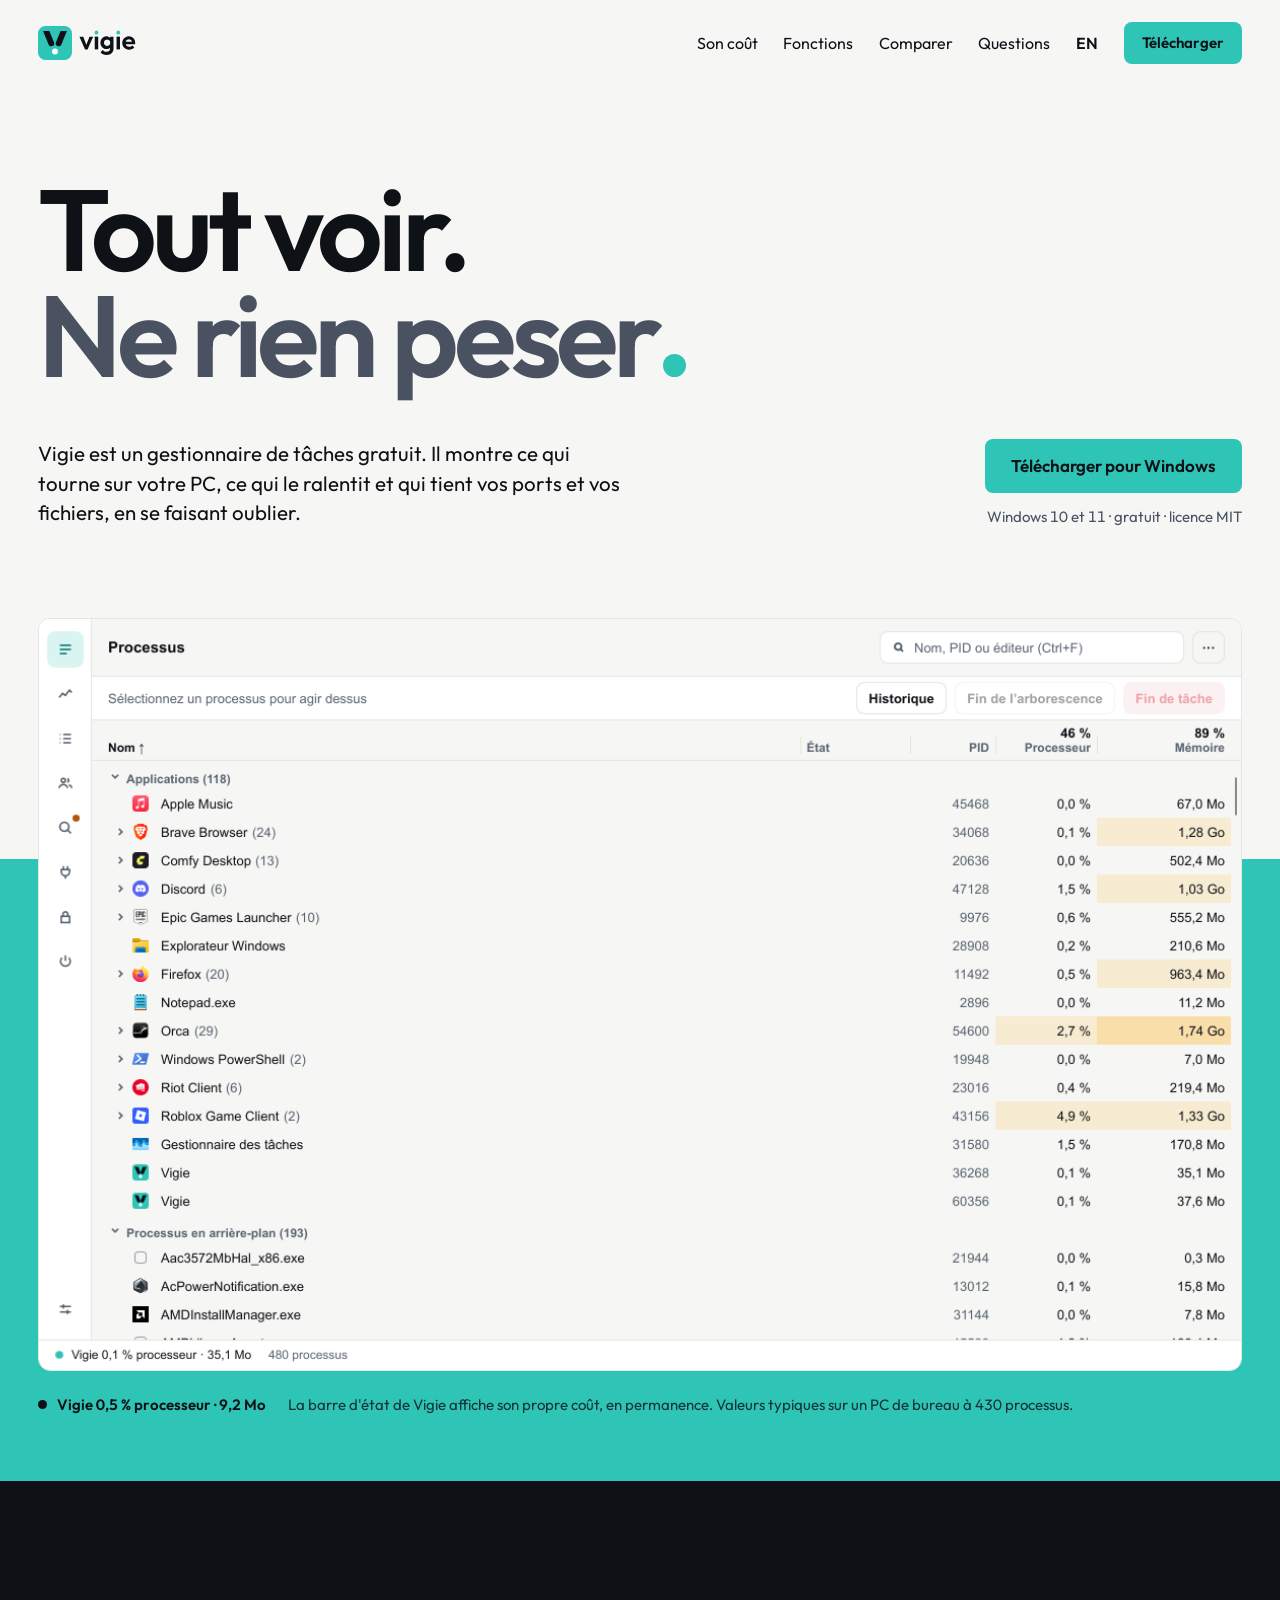
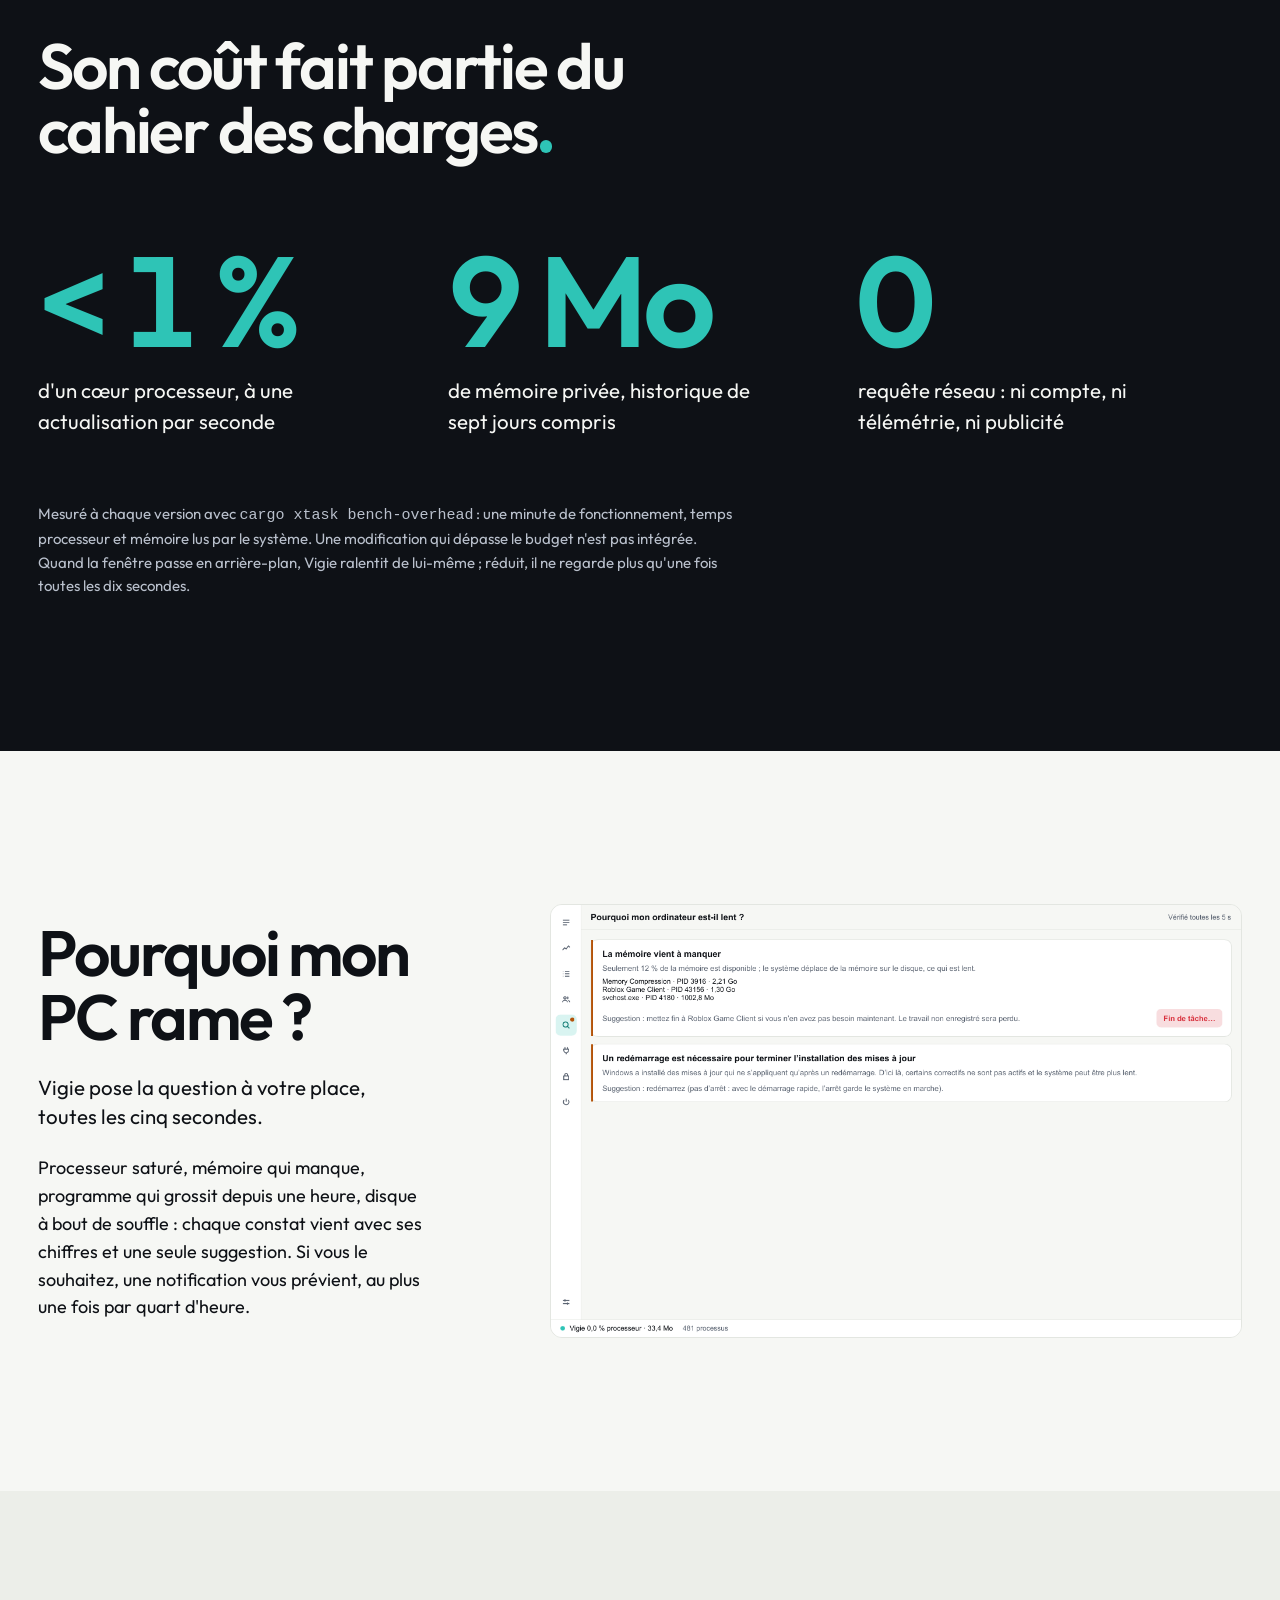
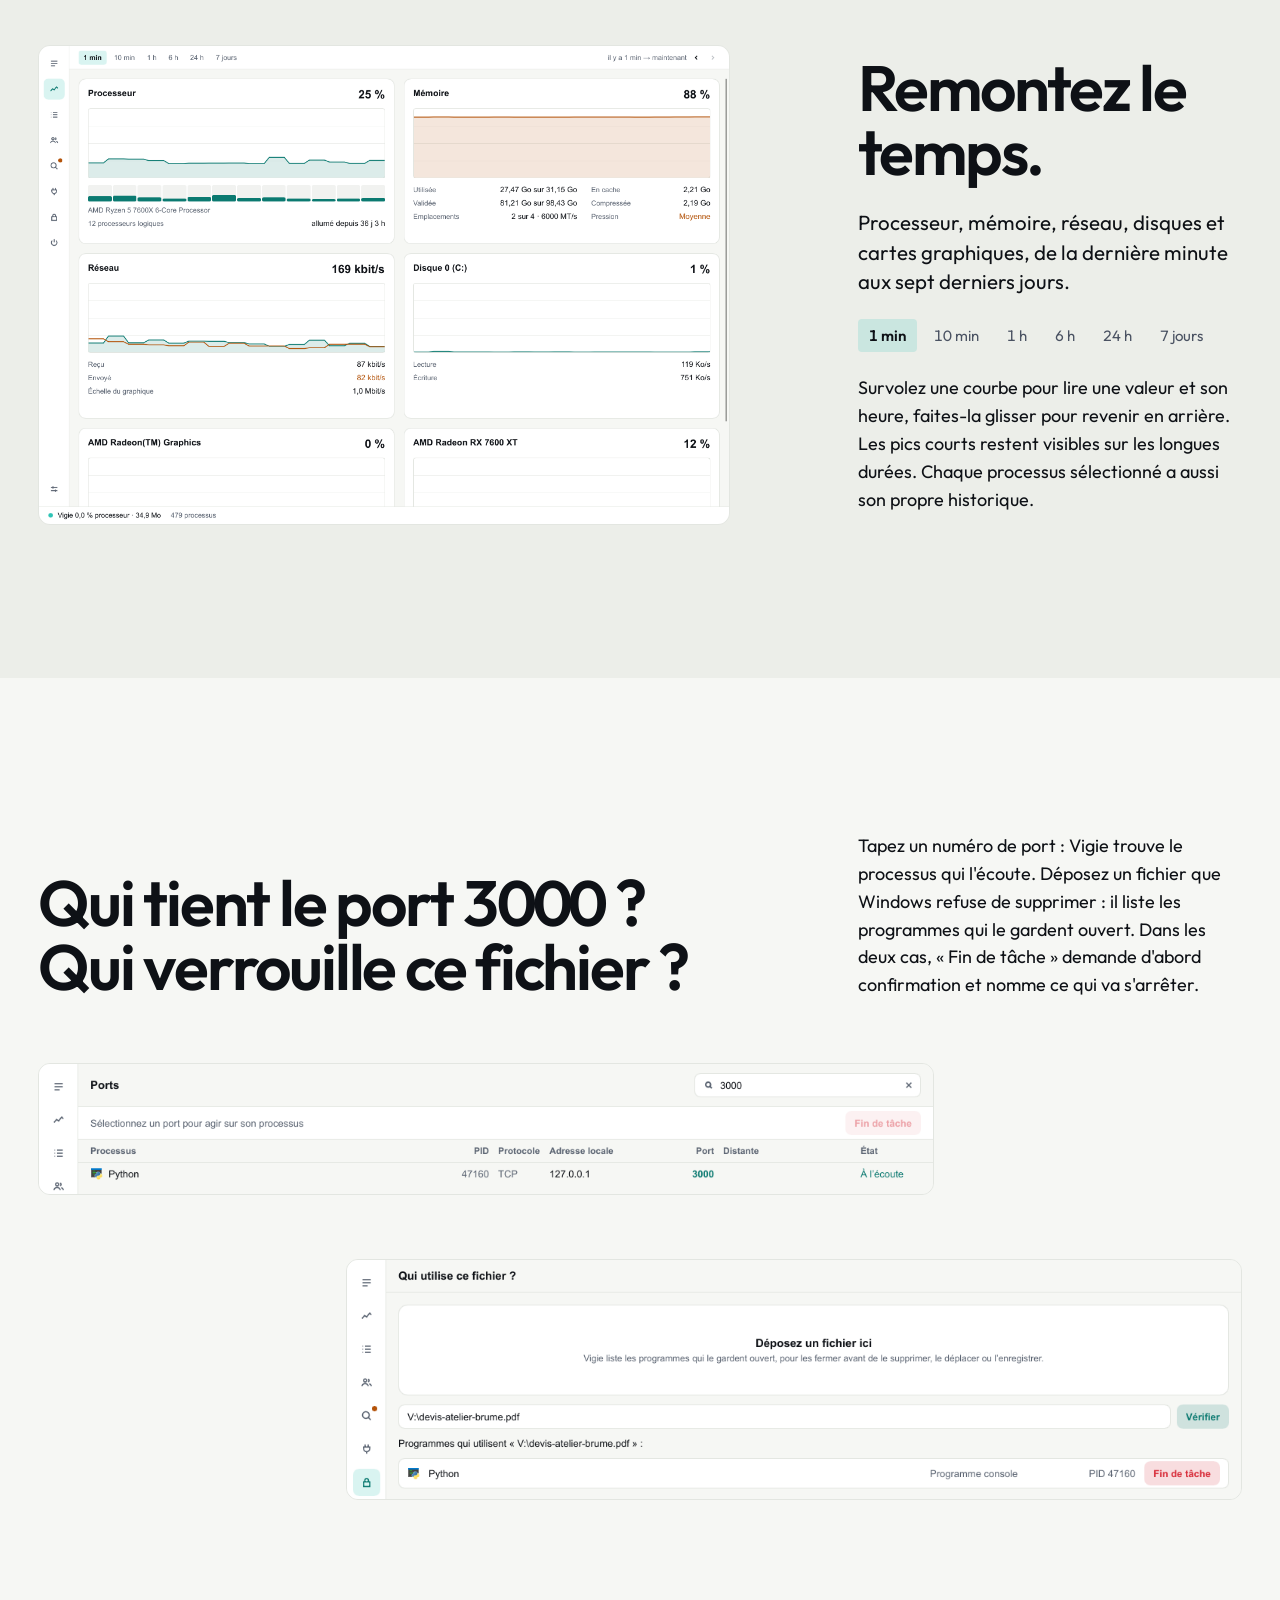
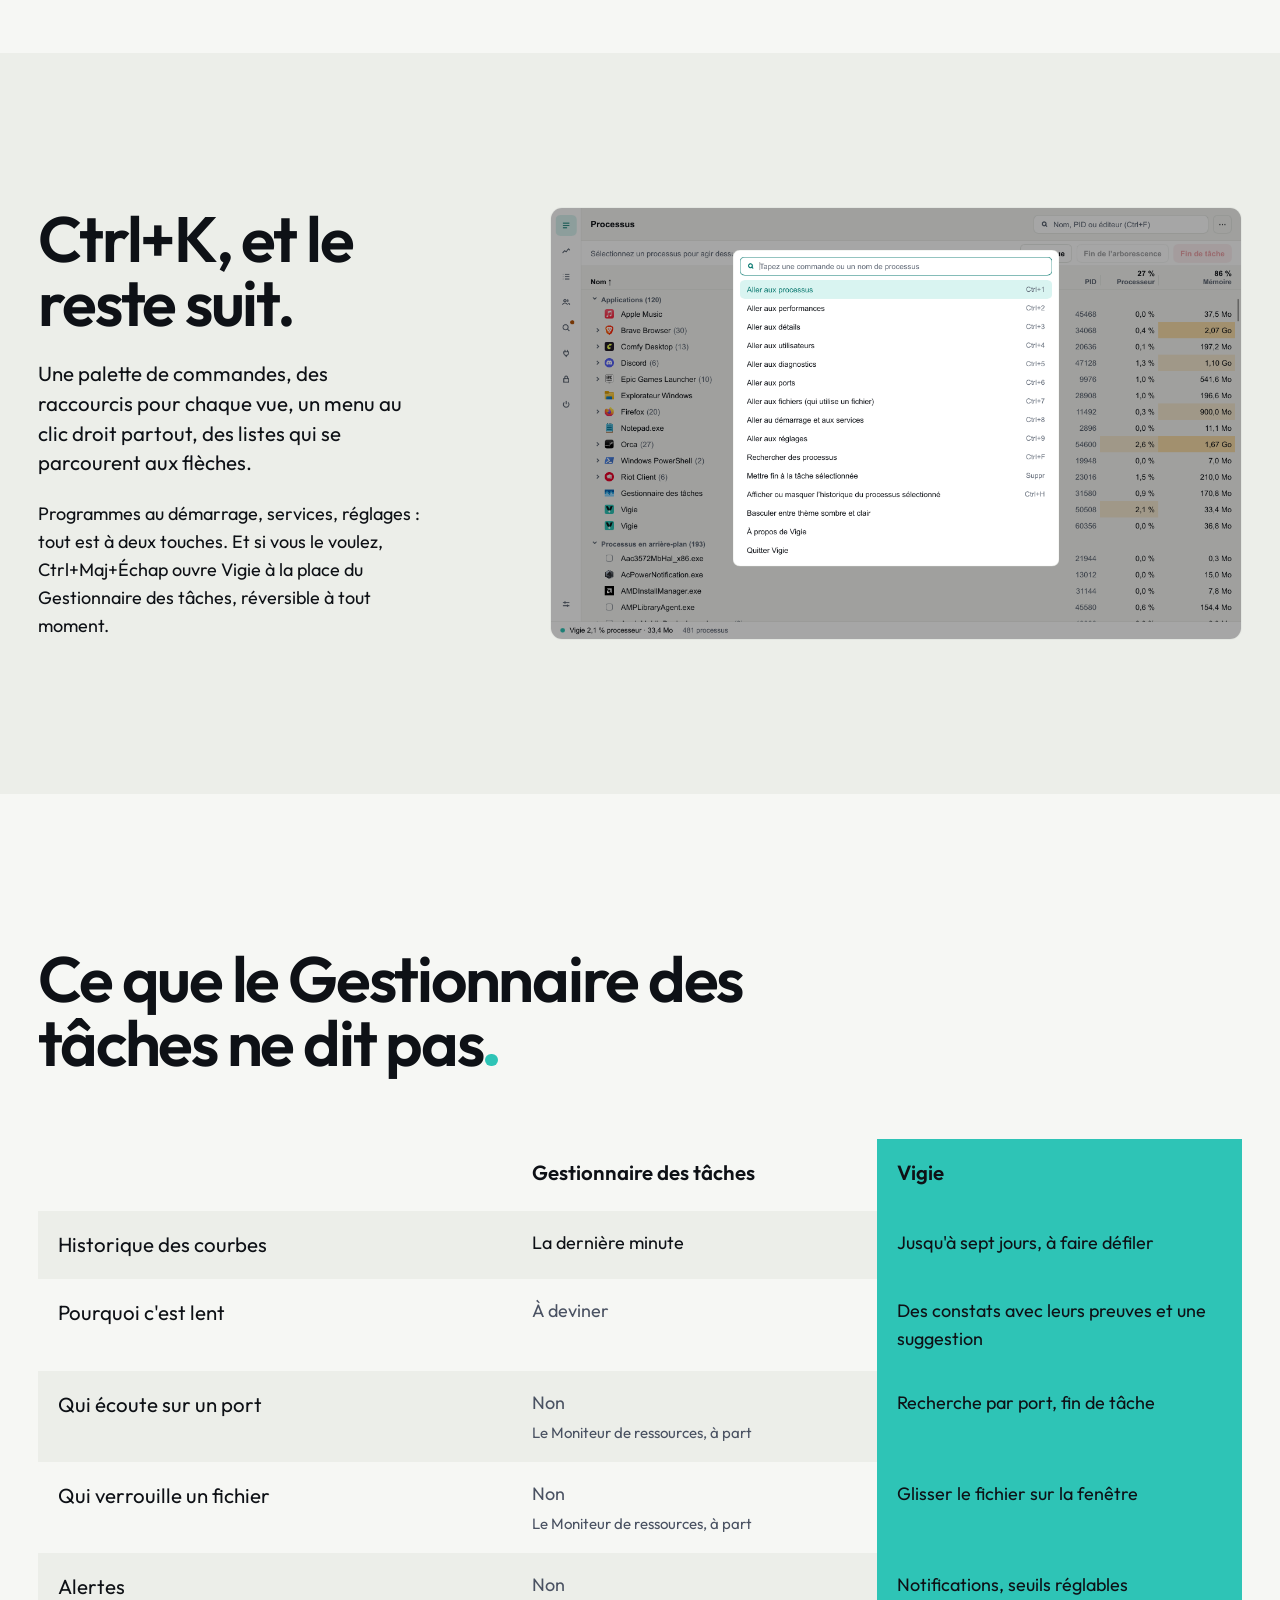
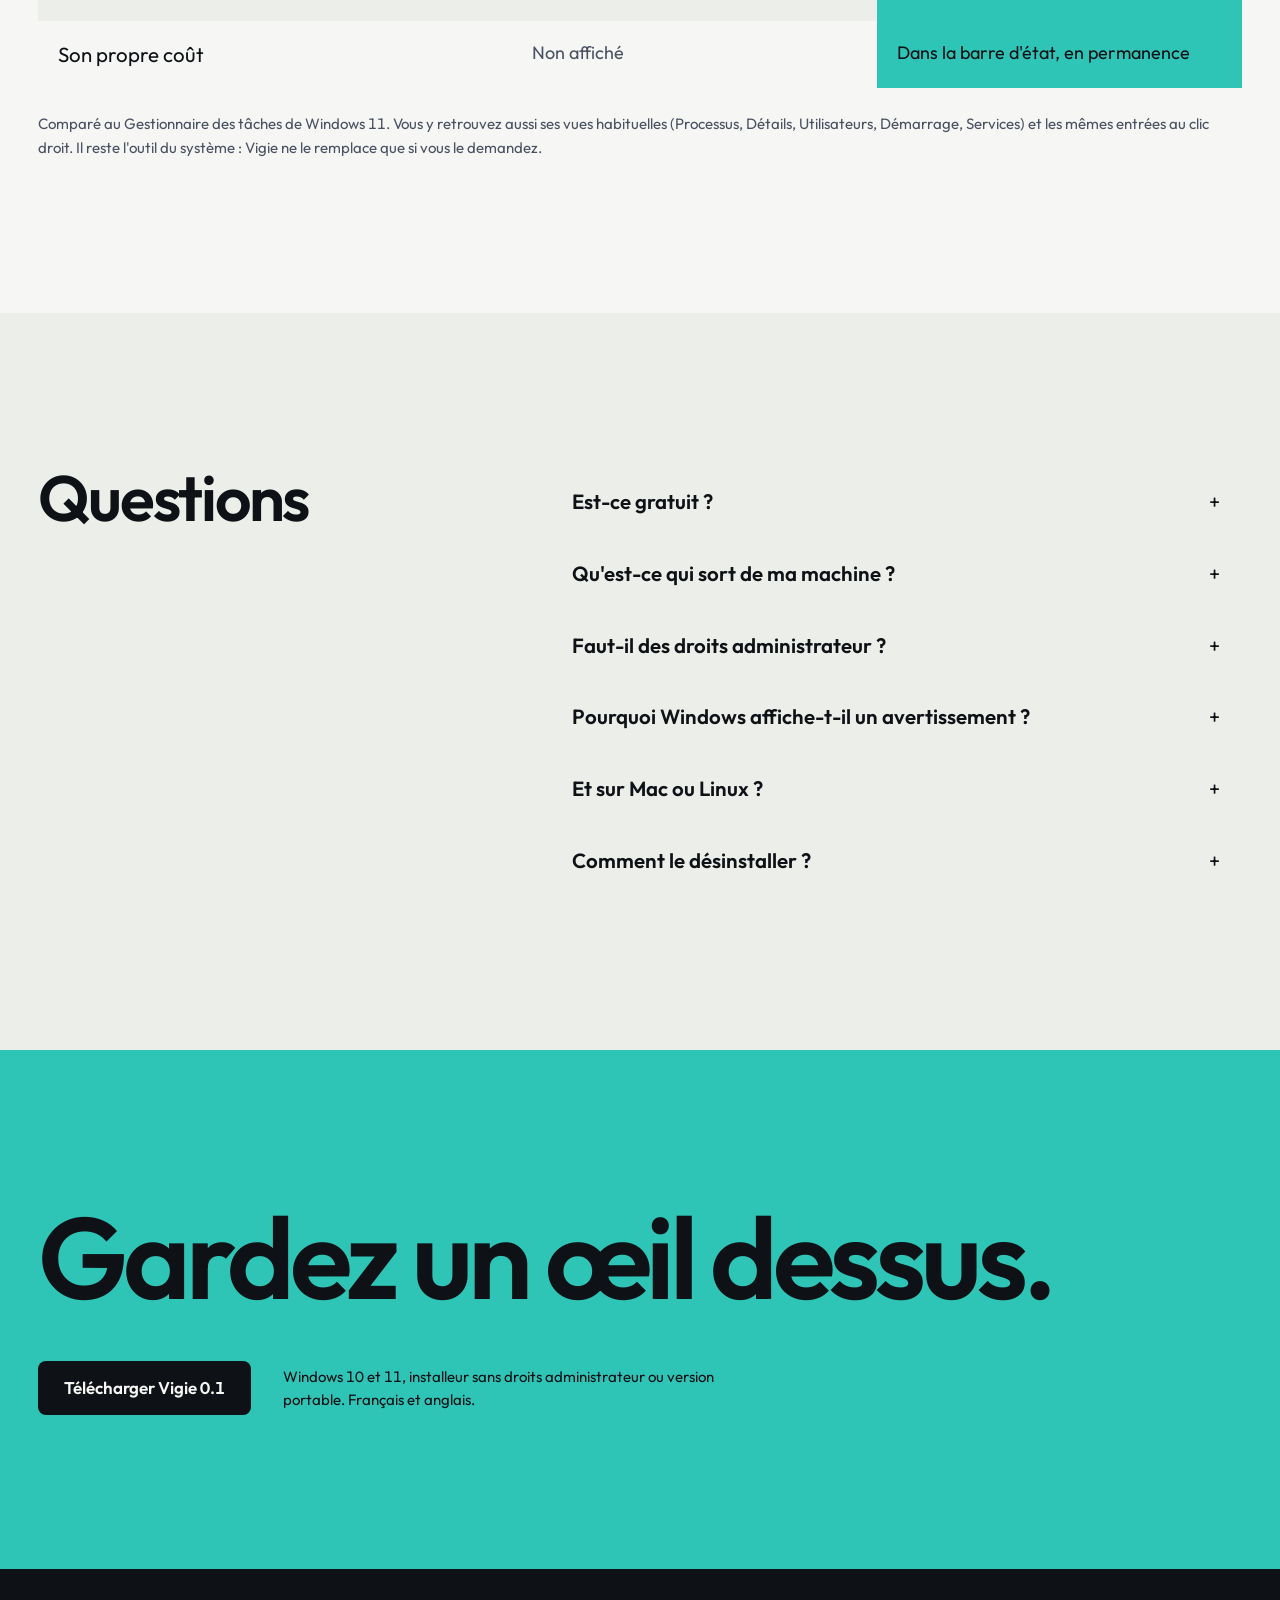
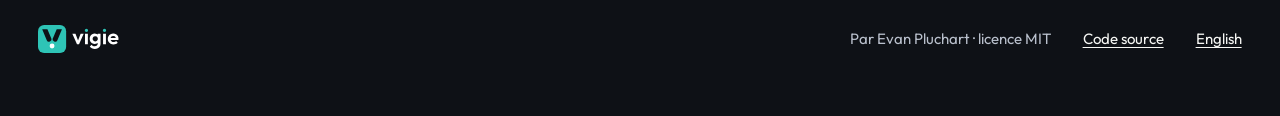
==== commit e2beb9a9: "fix: the palette lists Details and Users, and graphs hide a cut 'before Vigie started' label; site: " ====
--- a/site/index.html
+++ b/site/index.html
@@ -133,7 +133,7 @@
     <div class="frame row">
       <div class="text rise">
         <h2 id="clavier-titre" class="head">Ctrl+K, et le reste suit.</h2>
-        <p class="lead">Une palette de commandes, des raccourcis pour chaque vue, des listes qui se parcourent aux flèches.</p>
+        <p class="lead">Une palette de commandes, des raccourcis pour chaque vue, un menu au clic droit partout, des listes qui se parcourent aux flèches.</p>
         <p style="margin-top:22px">Programmes au démarrage, services, réglages&nbsp;: tout est à deux touches. Et si vous le voulez, Ctrl+Maj+Échap ouvre Vigie à la place du Gestionnaire des tâches, réversible à tout moment.</p>
       </div>
       <figure class="shot rise">
@@ -174,7 +174,7 @@
         <div class="tm muted" data-label="Gestionnaire des tâches" role="cell">Non affiché</div>
         <div class="vigie" data-label="Vigie" role="cell">Dans la barre d'état, en permanence</div>
       </div>
-      <p class="note rise" style="margin-top:24px">Comparé au Gestionnaire des tâches de Windows&nbsp;11. Il reste l'outil du système&nbsp;: Vigie ne le remplace que si vous le demandez.</p>
+      <p class="note rise" style="margin-top:24px">Comparé au Gestionnaire des tâches de Windows&nbsp;11. Vous y retrouvez aussi ses vues habituelles (Processus, Détails, Utilisateurs, Démarrage, Services) et les mêmes entrées au clic droit. Il reste l'outil du système&nbsp;: Vigie ne le remplace que si vous le demandez.</p>
     </div>
   </section>
 
